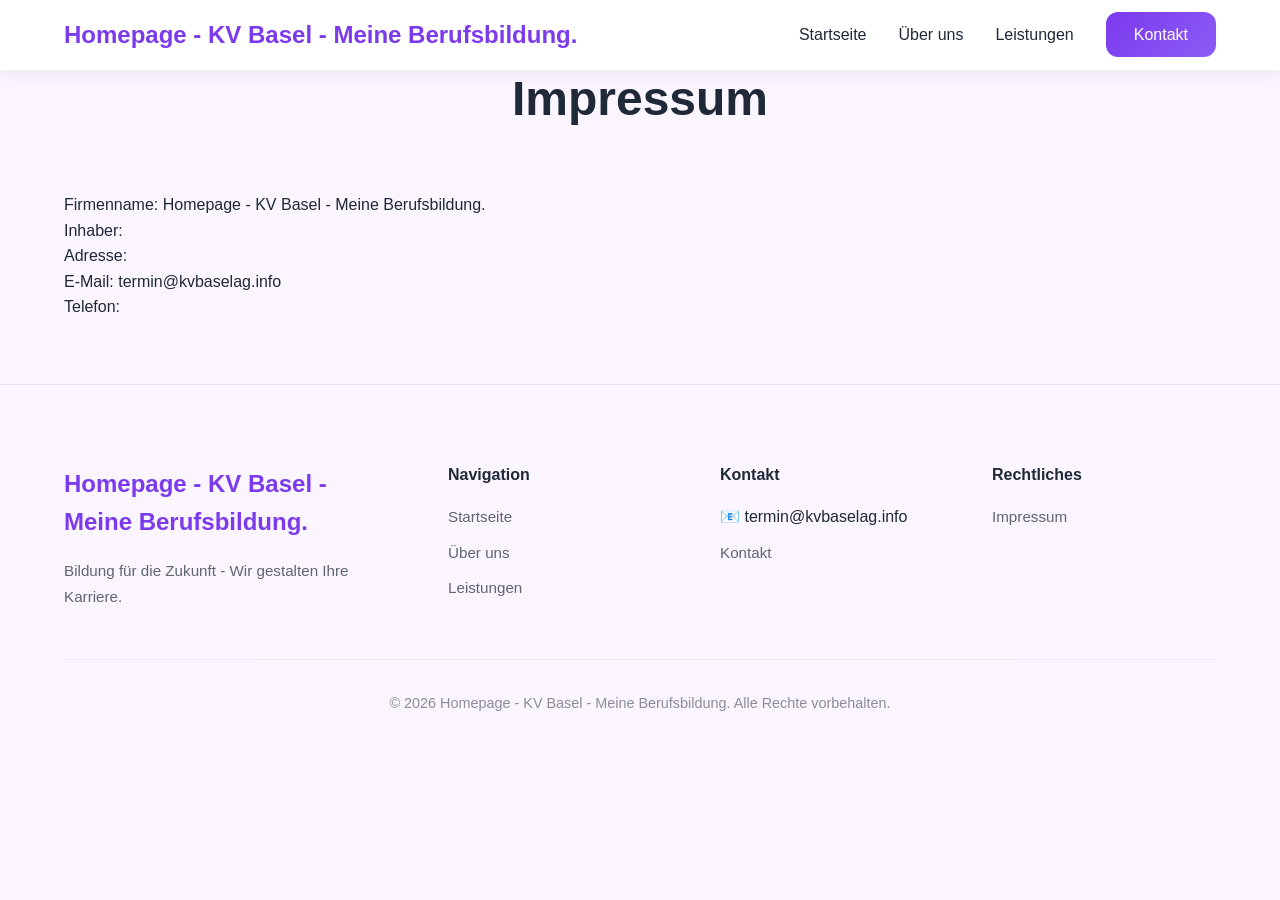
==== impressum.html @ e96b6023 "Deploy website" ====
<!DOCTYPE html>
<html lang="de">
<head>
  <meta charset="UTF-8">
  <meta name="viewport" content="width=device-width, initial-scale=1.0">
  <title>Homepage - KV Basel - Meine Berufsbildung. - Impressum</title>
  <style>
    :root {
      --primary: #7c3aed;
      --secondary: #8b5cf6;
      --accent: #fbbf24;
      --background: #faf5ff;
      --text: #1f2937;
      --text-light: #1f2937cc;
      --white: #ffffff;
      --font-heading: 'Playfair Display', sans-serif;
      --font-body: 'Inter', sans-serif;
      --radius: 12px;
      --shadow: 0 4px 20px rgba(0, 0, 0, 0.08);
      --shadow-lg: 0 10px 40px rgba(0, 0, 0, 0.12);
      --shadow-glow: 0 0 30px #7c3aed40;
      --transition: all 0.3s cubic-bezier(0.4, 0, 0.2, 1);
      --glass-bg: rgba(255, 255, 255, 0.1);
      --glass-border: rgba(255, 255, 255, 0.2);
      --hero-height: 85vh;
      --heading-size: clamp(2.5rem, 6vw, 5rem);
      --section-padding: 5rem;
    }

    @import url('https://fonts.googleapis.com/css2?family=Playfair+Display:wght@400;600;700;800;900&family=Inter:wght@300;400;500;600&display=swap');

    *, *::before, *::after {
      margin: 0;
      padding: 0;
      box-sizing: border-box;
    }

    html {
      scroll-behavior: smooth;
    }

    body {
      font-family: var(--font-body);
      color: var(--text);
      background: var(--background);
      line-height: 1.6;
      -webkit-font-smoothing: antialiased;
    }

    .container {
      max-width: 1200px;
      margin: 0 auto;
      padding: 0 1.5rem;
    }

    h1, h2, h3, h4, h5, h6 {
      font-family: var(--font-heading);
      font-weight: 700;
      line-height: 1.2;
      color: var(--text);
    }

    h1 { font-size: clamp(2.5rem, 6vw, 4rem); }
    h2 { font-size: clamp(2rem, 4vw, 3rem); margin-bottom: 1rem; }
    h3 { font-size: clamp(1.25rem, 2vw, 1.5rem); }

    a {
      color: inherit;
      text-decoration: none;
      transition: var(--transition);
    }

    img {
      max-width: 100%;
      height: auto;
      display: block;
    }

    .section {
      padding: 5rem 0;
    }

    .section-header {
      text-align: center;
      margin-bottom: 4rem;
    }

    .section-header h2 {
      margin-bottom: 1rem;
    }

    .section-header p {
      color: var(--text-light);
      max-width: 600px;
      margin: 0 auto;
      font-size: 1.125rem;
    }

    .navbar {
      position: sticky;
      top: 0;
      z-index: 1000;
      background: white;
      box-shadow: 0 2px 20px rgba(0,0,0,0.08);
      padding: 0;
    }
    .navbar .container {
      display: flex;
      justify-content: space-between;
      align-items: center;
      padding: 1rem 1.5rem;
    }
    .nav-brand {
      font-family: var(--font-heading);
      font-size: 1.5rem;
      font-weight: 700;
      color: var(--primary);
    }
    .nav-links {
      display: flex;
      gap: 2rem;
      list-style: none;
      align-items: center;
    }
    .nav-links a {
      color: var(--text);
      font-weight: 500;
      padding: 0.5rem 0;
    }
    .nav-links a:hover { color: var(--primary); }
    .nav-cta {
      background: linear-gradient(135deg, var(--primary), var(--secondary)) !important;
      color: white !important;
      padding: 0.875rem 1.75rem !important;
      border-radius: var(--radius) !important;
      font-weight: 600;
      box-shadow: 0 4px 15px rgba(var(--primary-rgb), 0.3);
    }
    .nav-cta:hover { transform: translateY(-2px); }
    @media (max-width: 768px) {
      .nav-links { display: none; }
    }

    .footer {
      background: var(--background);
      padding: 5rem 0 2rem;
      margin-top: 4rem;
      border-top: 1px solid rgba(0,0,0,0.08);
    }
    .footer-content {
      display: grid;
      grid-template-columns: 1.5fr repeat(3, 1fr);
      gap: 3rem;
      margin-bottom: 3rem;
    }
    .footer-brand {
      font-family: var(--font-heading);
      font-size: 1.5rem;
      font-weight: 700;
      color: var(--primary);
      margin-bottom: 1rem;
    }
    .footer-desc {
      color: var(--text);
      opacity: 0.7;
      line-height: 1.7;
      font-size: 0.95rem;
    }
    .footer h4 {
      font-weight: 600;
      margin-bottom: 1.25rem;
      color: var(--text);
    }
    .footer-links {
      list-style: none;
    }
    .footer-links li {
      margin-bottom: 0.625rem;
    }
    .footer-links a {
      color: var(--text);
      opacity: 0.7;
      font-size: 0.95rem;
    }
    .footer-links a:hover { opacity: 1; color: var(--primary); }
    .footer-bottom {
      border-top: 1px solid rgba(0,0,0,0.08);
      padding-top: 2rem;
      text-align: center;
      color: var(--text);
      opacity: 0.5;
      font-size: 0.9rem;
    }
    @media (max-width: 768px) {
      .footer-content { grid-template-columns: 1fr 1fr; }
    }
  </style>
</head>
<body>
  <!-- NAVIGATION -->
  <nav class="navbar">
    <div class="container">
      <a href="index.html" class="nav-brand">Homepage - KV Basel - Meine Berufsbildung.</a>
      <ul class="nav-links">
        <li><a href="index.html">Startseite</a></li>
        <li><a href="ueber-uns.html">Über uns</a></li>
        <li><a href="leistungen.html">Leistungen</a></li>
        <li><a href="kontakt.html" class="nav-cta">Kontakt</a></li>
      </ul>
    </div>
  </nav>

  <!-- MAIN CONTENT -->
  <section class="content-section">
    <div class="container">
      <div class="section-header">
        <h2>Impressum</h2>
      </div>
      <div class="text-block">
        <p>Firmenname: Homepage - KV Basel - Meine Berufsbildung.</p>
        <p>Inhaber: </p>
        <p>Adresse: </p>
        <p>E-Mail: termin@kvbaselag.info</p>
        <p>Telefon: </p>
      </div>
    </div>
  </section>

  <!-- FOOTER -->
  <footer class="footer">
    <div class="container">
      <div class="footer-content">
        <div>
          <div class="footer-brand">Homepage - KV Basel - Meine Berufsbildung.</div>
          <p class="footer-desc">Bildung für die Zukunft - Wir gestalten Ihre Karriere.</p>
        </div>
        <div>
          <h4>Navigation</h4>
          <ul class="footer-links">
            <li><a href="index.html">Startseite</a></li>
            <li><a href="ueber-uns.html">Über uns</a></li>
            <li><a href="leistungen.html">Leistungen</a></li>
          </ul>
        </div>
        <div>
          <h4>Kontakt</h4>
          <ul class="footer-links">
            <li>📧 termin@kvbaselag.info</li>
            <li><a href="kontakt.html">Kontakt</a></li>
          </ul>
        </div>
        <div>
          <h4>Rechtliches</h4>
          <ul class="footer-links">
            <li><a href="impressum.html">Impressum</a></li>
          </ul>
        </div>
      </div>
      <div class="footer-bottom">
        © 2026 Homepage - KV Basel - Meine Berufsbildung. Alle Rechte vorbehalten.
      </div>
    </div>
  </footer>
</body>
</html>
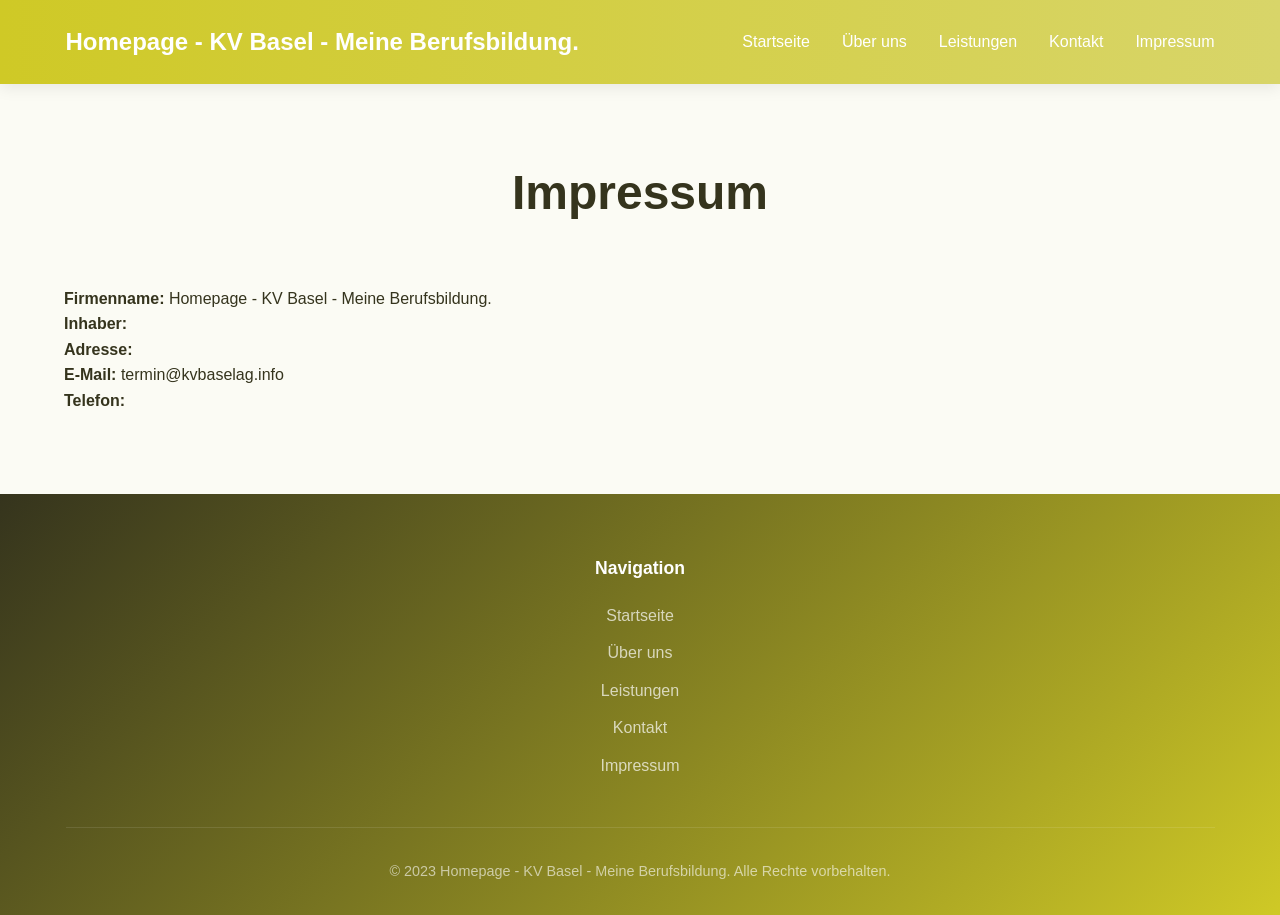
==== commit c9e8349c: "Deploy website" ====
--- a/impressum.html
+++ b/impressum.html
@@ -5,29 +5,31 @@
   <meta name="viewport" content="width=device-width, initial-scale=1.0">
   <title>Homepage - KV Basel - Meine Berufsbildung. - Impressum</title>
   <style>
+    /* HIER: Alle CSS Variables, Base Styles, Animations, Component Styles */
     :root {
-      --primary: #7c3aed;
-      --secondary: #8b5cf6;
-      --accent: #fbbf24;
-      --background: #faf5ff;
-      --text: #1f2937;
-      --text-light: #1f2937cc;
+      --primary: #cfc926;
+      --secondary: #d8d569;
+      --accent: #4666e7;
+      --background: #fbfbf4;
+      --text: #35341d;
+      --text-light: #35341dcc;
       --white: #ffffff;
-      --font-heading: 'Playfair Display', sans-serif;
-      --font-body: 'Inter', sans-serif;
-      --radius: 12px;
-      --shadow: 0 4px 20px rgba(0, 0, 0, 0.08);
-      --shadow-lg: 0 10px 40px rgba(0, 0, 0, 0.12);
-      --shadow-glow: 0 0 30px #7c3aed40;
+      --font-heading: 'Sora', sans-serif;
+      --font-body: 'Roboto', sans-serif;
+      --radius: 25px;
+      --section-padding: 85px;
+      --container-width: 1197px;
+      --nav-height: 84px;
+      --shadow: 0 4px 15px rgba(0, 0, 0, 0.08);
+      --shadow-lg: 0 10px calc(15px * 2) rgba(0, 0, 0, 0.12);
+      --shadow-glow: 0 0 30px #cfc92640;
       --transition: all 0.3s cubic-bezier(0.4, 0, 0.2, 1);
       --glass-bg: rgba(255, 255, 255, 0.1);
       --glass-border: rgba(255, 255, 255, 0.2);
-      --hero-height: 85vh;
-      --heading-size: clamp(2.5rem, 6vw, 5rem);
-      --section-padding: 5rem;
-    }
-
-    @import url('https://fonts.googleapis.com/css2?family=Playfair+Display:wght@400;600;700;800;900&family=Inter:wght@300;400;500;600&display=swap');
+      --btn-padding: 16px 38px;
+    }
+
+    @import url('https://fonts.googleapis.com/css2?family=Sora:wght@400;600;700;800;900&family=Roboto:wght@300;400;500;600&display=swap');
 
     *, *::before, *::after {
       margin: 0;
@@ -96,168 +98,151 @@
       font-size: 1.125rem;
     }
 
-    .navbar {
-      position: sticky;
-      top: 0;
-      z-index: 1000;
-      background: white;
-      box-shadow: 0 2px 20px rgba(0,0,0,0.08);
-      padding: 0;
-    }
-    .navbar .container {
+    /* Responsive */
+    @media (max-width: 768px) {
+      .section { padding: 3rem 0; }
+    }
+
+    .nav {
+      position: sticky; top: 0; z-index: 1000;
+      background: linear-gradient(90deg, var(--primary), var(--secondary));
+      box-shadow: var(--shadow);
+      
+      height: var(--nav-height);
       display: flex;
+      align-items: center;
+      transition: var(--transition);
+    }
+    .nav-container {
+      max-width: var(--container-width);
+      margin: 0 auto;
+      padding: 0 1.5rem;
+      width: 100%;
+      display: flex;
+      align-items: center;
       justify-content: space-between;
-      align-items: center;
-      padding: 1rem 1.5rem;
-    }
-    .nav-brand {
+    }
+    .nav-logo {
       font-family: var(--font-heading);
       font-size: 1.5rem;
       font-weight: 700;
-      color: var(--primary);
+      color: white;
     }
     .nav-links {
       display: flex;
       gap: 2rem;
       list-style: none;
-      align-items: center;
     }
     .nav-links a {
-      color: var(--text);
+      color: white;
       font-weight: 500;
       padding: 0.5rem 0;
+      position: relative;
     }
     .nav-links a:hover { color: var(--primary); }
     .nav-cta {
-      background: linear-gradient(135deg, var(--primary), var(--secondary)) !important;
-      color: white !important;
-      padding: 0.875rem 1.75rem !important;
-      border-radius: var(--radius) !important;
+      background: white;
+      color: var(--primary);
+      padding: var(--btn-padding);
+      border-radius: var(--radius);
       font-weight: 600;
-      box-shadow: 0 4px 15px rgba(var(--primary-rgb), 0.3);
-    }
-    .nav-cta:hover { transform: translateY(-2px); }
+    }
     @media (max-width: 768px) {
       .nav-links { display: none; }
     }
 
     .footer {
-      background: var(--background);
-      padding: 5rem 0 2rem;
-      margin-top: 4rem;
-      border-top: 1px solid rgba(0,0,0,0.08);
-    }
-    .footer-content {
-      display: grid;
-      grid-template-columns: 1.5fr repeat(3, 1fr);
-      gap: 3rem;
-      margin-bottom: 3rem;
-    }
-    .footer-brand {
-      font-family: var(--font-heading);
-      font-size: 1.5rem;
-      font-weight: 700;
-      color: var(--primary);
-      margin-bottom: 1rem;
-    }
-    .footer-desc {
-      color: var(--text);
-      opacity: 0.7;
-      line-height: 1.7;
-      font-size: 0.95rem;
-    }
-    .footer h4 {
-      font-weight: 600;
-      margin-bottom: 1.25rem;
-      color: var(--text);
-    }
-    .footer-links {
+      background: linear-gradient(135deg, var(--text) 0%, var(--primary) 100%); color: white;
+      padding: 4rem 0 2rem;
+    }
+    .footer-container {
+      max-width: var(--container-width);
+      margin: 0 auto;
+      padding: 0 1.5rem;
+      text-align: center;
+    }
+    .footer-col h4 {
+      margin-bottom: 1.5rem;
+      font-size: 1.1rem;
+      color: white;
+    }
+    .footer-col ul {
       list-style: none;
     }
-    .footer-links li {
-      margin-bottom: 0.625rem;
-    }
-    .footer-links a {
-      color: var(--text);
-      opacity: 0.7;
-      font-size: 0.95rem;
-    }
-    .footer-links a:hover { opacity: 1; color: var(--primary); }
+    .footer-col li {
+      margin-bottom: 0.75rem;
+    }
+    .footer-col a {
+      color: rgba(255,255,255,0.7);
+      transition: var(--transition);
+    }
+    .footer-col a:hover {
+      color: white;
+    }
     .footer-bottom {
-      border-top: 1px solid rgba(0,0,0,0.08);
+      margin-top: 3rem;
       padding-top: 2rem;
+      border-top: 1px solid rgba(255,255,255,0.1);
       text-align: center;
-      color: var(--text);
-      opacity: 0.5;
       font-size: 0.9rem;
+      color: rgba(255,255,255,0.6);
     }
     @media (max-width: 768px) {
-      .footer-content { grid-template-columns: 1fr 1fr; }
+      .footer-container { grid-template-columns: 1fr 1fr; }
+    }
+    @media (max-width: 480px) {
+      .footer-container { grid-template-columns: 1fr; text-align: center; }
     }
   </style>
 </head>
 <body>
-  <!-- NAVIGATION -->
-  <nav class="navbar">
-    <div class="container">
-      <a href="index.html" class="nav-brand">Homepage - KV Basel - Meine Berufsbildung.</a>
+  <!-- NAVIGATION (PFLICHT - von unten kopieren) -->
+  <nav class="nav">
+    <div class="nav-container">
+      <div class="nav-logo">
+        Homepage - KV Basel - Meine Berufsbildung.
+      </div>
       <ul class="nav-links">
         <li><a href="index.html">Startseite</a></li>
         <li><a href="ueber-uns.html">Über uns</a></li>
         <li><a href="leistungen.html">Leistungen</a></li>
-        <li><a href="kontakt.html" class="nav-cta">Kontakt</a></li>
+        <li><a href="kontakt.html">Kontakt</a></li>
+        <li><a href="impressum.html">Impressum</a></li>
       </ul>
     </div>
   </nav>
-
+  
   <!-- MAIN CONTENT -->
-  <section class="content-section">
+  <section class="section">
     <div class="container">
       <div class="section-header">
         <h2>Impressum</h2>
       </div>
       <div class="text-block">
-        <p>Firmenname: Homepage - KV Basel - Meine Berufsbildung.</p>
-        <p>Inhaber: </p>
-        <p>Adresse: </p>
-        <p>E-Mail: termin@kvbaselag.info</p>
-        <p>Telefon: </p>
+        <p><strong>Firmenname:</strong> Homepage - KV Basel - Meine Berufsbildung.</p>
+        <p><strong>Inhaber:</strong> </p>
+        <p><strong>Adresse:</strong> </p>
+        <p><strong>E-Mail:</strong> <a href="mailto:termin@kvbaselag.info">termin@kvbaselag.info</a></p>
+        <p><strong>Telefon:</strong> </p>
       </div>
     </div>
   </section>
-
-  <!-- FOOTER -->
+  
+  <!-- FOOTER (PFLICHT - von unten kopieren) -->
   <footer class="footer">
-    <div class="container">
-      <div class="footer-content">
-        <div>
-          <div class="footer-brand">Homepage - KV Basel - Meine Berufsbildung.</div>
-          <p class="footer-desc">Bildung für die Zukunft - Wir gestalten Ihre Karriere.</p>
-        </div>
-        <div>
-          <h4>Navigation</h4>
-          <ul class="footer-links">
-            <li><a href="index.html">Startseite</a></li>
-            <li><a href="ueber-uns.html">Über uns</a></li>
-            <li><a href="leistungen.html">Leistungen</a></li>
-          </ul>
-        </div>
-        <div>
-          <h4>Kontakt</h4>
-          <ul class="footer-links">
-            <li>📧 termin@kvbaselag.info</li>
-            <li><a href="kontakt.html">Kontakt</a></li>
-          </ul>
-        </div>
-        <div>
-          <h4>Rechtliches</h4>
-          <ul class="footer-links">
-            <li><a href="impressum.html">Impressum</a></li>
-          </ul>
-        </div>
+    <div class="footer-container">
+      <div class="footer-col">
+        <h4>Navigation</h4>
+        <ul>
+          <li><a href="index.html">Startseite</a></li>
+          <li><a href="ueber-uns.html">Über uns</a></li>
+          <li><a href="leistungen.html">Leistungen</a></li>
+          <li><a href="kontakt.html">Kontakt</a></li>
+          <li><a href="impressum.html">Impressum</a></li>
+        </ul>
       </div>
       <div class="footer-bottom">
-        © 2026 Homepage - KV Basel - Meine Berufsbildung. Alle Rechte vorbehalten.
+        &copy; 2023 Homepage - KV Basel - Meine Berufsbildung. Alle Rechte vorbehalten.
       </div>
     </div>
   </footer>
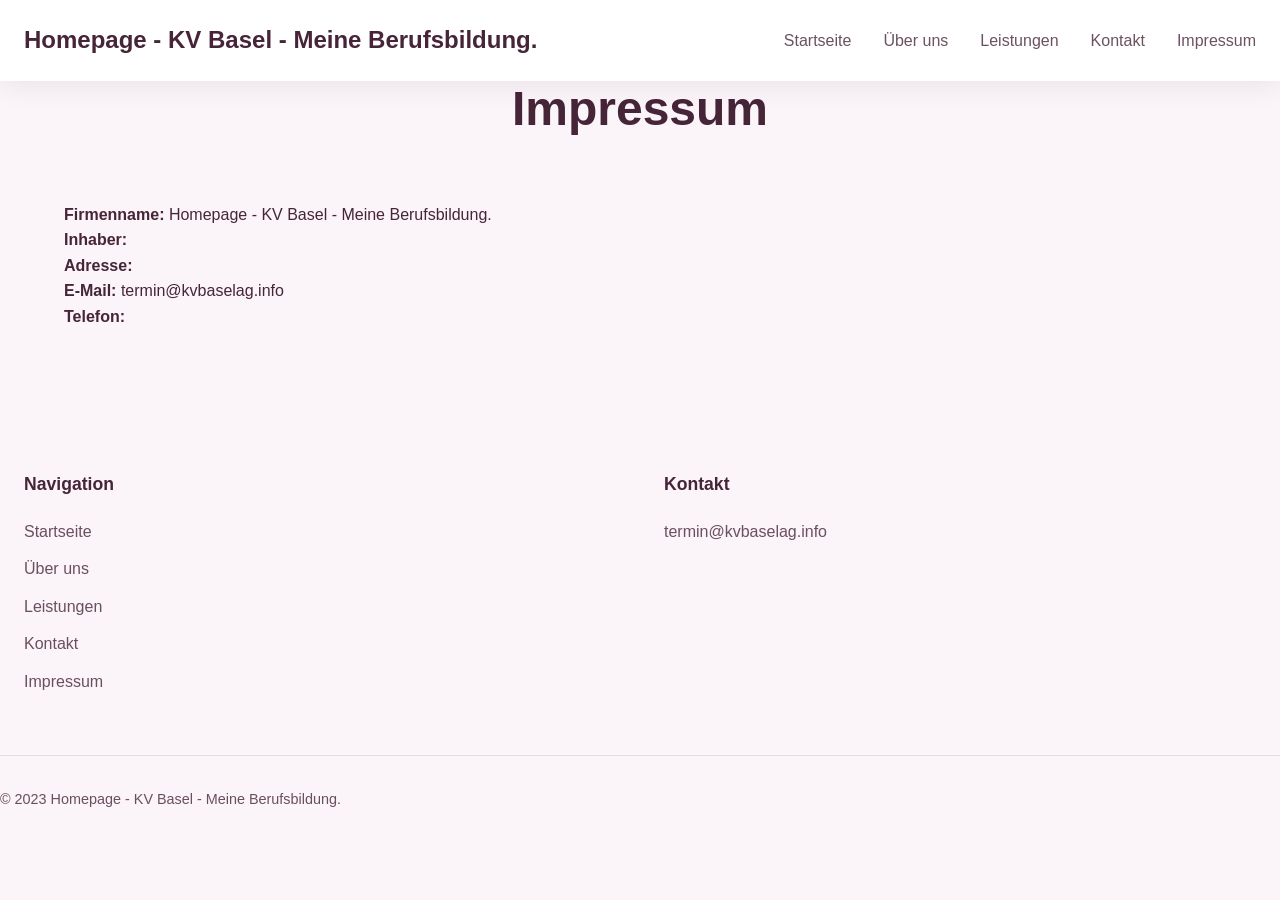
==== commit af0ce844: "Deploy website" ====
--- a/impressum.html
+++ b/impressum.html
@@ -5,31 +5,30 @@
   <meta name="viewport" content="width=device-width, initial-scale=1.0">
   <title>Homepage - KV Basel - Meine Berufsbildung. - Impressum</title>
   <style>
-    /* HIER: Alle CSS Variables, Base Styles, Animations, Component Styles */
     :root {
-      --primary: #cfc926;
-      --secondary: #d8d569;
-      --accent: #4666e7;
-      --background: #fbfbf4;
-      --text: #35341d;
-      --text-light: #35341dcc;
+      --primary: #b0277b;
+      --secondary: #cd569f;
+      --accent: #54d96c;
+      --background: #fbf4f8;
+      --text: #462539;
+      --text-light: #462539cc;
       --white: #ffffff;
-      --font-heading: 'Sora', sans-serif;
-      --font-body: 'Roboto', sans-serif;
-      --radius: 25px;
-      --section-padding: 85px;
-      --container-width: 1197px;
-      --nav-height: 84px;
-      --shadow: 0 4px 15px rgba(0, 0, 0, 0.08);
-      --shadow-lg: 0 10px calc(15px * 2) rgba(0, 0, 0, 0.12);
-      --shadow-glow: 0 0 30px #cfc92640;
+      --font-heading: 'Roboto Slab', sans-serif;
+      --font-body: 'Urbanist', sans-serif;
+      --radius: 13px;
+      --section-padding: 80px;
+      --container-width: 1327px;
+      --nav-height: 81px;
+      --shadow: 0 4px 30px rgba(0, 0, 0, 0.08);
+      --shadow-lg: 0 10px calc(30px * 2) rgba(0, 0, 0, 0.12);
+      --shadow-glow: 0 0 30px #b0277b40;
       --transition: all 0.3s cubic-bezier(0.4, 0, 0.2, 1);
       --glass-bg: rgba(255, 255, 255, 0.1);
       --glass-border: rgba(255, 255, 255, 0.2);
-      --btn-padding: 16px 38px;
-    }
-
-    @import url('https://fonts.googleapis.com/css2?family=Sora:wght@400;600;700;800;900&family=Roboto:wght@300;400;500;600&display=swap');
+      --btn-padding: 16px 30px;
+    }
+
+    @import url('https://fonts.googleapis.com/css2?family=Roboto+Slab:wght@400;600;700;800;900&family=Urbanist:wght@300;400;500;600&display=swap');
 
     *, *::before, *::after {
       margin: 0;
@@ -78,36 +77,10 @@
       display: block;
     }
 
-    .section {
-      padding: 5rem 0;
-    }
-
-    .section-header {
-      text-align: center;
-      margin-bottom: 4rem;
-    }
-
-    .section-header h2 {
-      margin-bottom: 1rem;
-    }
-
-    .section-header p {
-      color: var(--text-light);
-      max-width: 600px;
-      margin: 0 auto;
-      font-size: 1.125rem;
-    }
-
-    /* Responsive */
-    @media (max-width: 768px) {
-      .section { padding: 3rem 0; }
-    }
-
     .nav {
-      position: sticky; top: 0; z-index: 1000;
-      background: linear-gradient(90deg, var(--primary), var(--secondary));
+      position: fixed; top: 0; left: 0; right: 0; z-index: 1000;
+      background: white;
       box-shadow: var(--shadow);
-      
       height: var(--nav-height);
       display: flex;
       align-items: center;
@@ -126,7 +99,7 @@
       font-family: var(--font-heading);
       font-size: 1.5rem;
       font-weight: 700;
-      color: white;
+      color: var(--text);
     }
     .nav-links {
       display: flex;
@@ -134,15 +107,15 @@
       list-style: none;
     }
     .nav-links a {
-      color: white;
+      color: var(--text-light);
       font-weight: 500;
       padding: 0.5rem 0;
       position: relative;
     }
     .nav-links a:hover { color: var(--primary); }
     .nav-cta {
-      background: white;
-      color: var(--primary);
+      background: var(--primary);
+      color: white;
       padding: var(--btn-padding);
       border-radius: var(--radius);
       font-weight: 600;
@@ -152,19 +125,19 @@
     }
 
     .footer {
-      background: linear-gradient(135deg, var(--text) 0%, var(--primary) 100%); color: white;
+      background: var(--background); color: var(--text);
       padding: 4rem 0 2rem;
     }
     .footer-container {
       max-width: var(--container-width);
       margin: 0 auto;
       padding: 0 1.5rem;
-      text-align: center;
+      display: grid; grid-template-columns: repeat(2, 1fr); gap: 3rem;
     }
     .footer-col h4 {
       margin-bottom: 1.5rem;
       font-size: 1.1rem;
-      color: white;
+      color: var(--text);
     }
     .footer-col ul {
       list-style: none;
@@ -173,25 +146,41 @@
       margin-bottom: 0.75rem;
     }
     .footer-col a {
-      color: rgba(255,255,255,0.7);
+      color: var(--text-light);
       transition: var(--transition);
     }
     .footer-col a:hover {
-      color: white;
+      color: var(--primary);
     }
     .footer-bottom {
       margin-top: 3rem;
       padding-top: 2rem;
-      border-top: 1px solid rgba(255,255,255,0.1);
-      text-align: center;
+      border-top: 1px solid rgba(0,0,0,0.1);
+      display: flex; justify-content: space-between; align-items: center;
       font-size: 0.9rem;
-      color: rgba(255,255,255,0.6);
+      color: var(--text-light);
     }
     @media (max-width: 768px) {
       .footer-container { grid-template-columns: 1fr 1fr; }
     }
     @media (max-width: 480px) {
       .footer-container { grid-template-columns: 1fr; text-align: center; }
+    }
+
+    .content-section {
+      padding: 5rem 0;
+    }
+    .section-header {
+      text-align: center;
+      margin-bottom: 4rem;
+    }
+    .section-header h2 {
+      margin-bottom: 1rem;
+    }
+    .section-header p {
+      color: var(--text-light);
+      max-width: 600px;
+      margin: 0 auto;
     }
   </style>
 </head>
@@ -199,9 +188,7 @@
   <!-- NAVIGATION (PFLICHT - von unten kopieren) -->
   <nav class="nav">
     <div class="nav-container">
-      <div class="nav-logo">
-        Homepage - KV Basel - Meine Berufsbildung.
-      </div>
+      <div class="nav-logo">Homepage - KV Basel - Meine Berufsbildung.</div>
       <ul class="nav-links">
         <li><a href="index.html">Startseite</a></li>
         <li><a href="ueber-uns.html">Über uns</a></li>
@@ -211,23 +198,23 @@
       </ul>
     </div>
   </nav>
-  
+
   <!-- MAIN CONTENT -->
-  <section class="section">
+  <section class="content-section">
     <div class="container">
       <div class="section-header">
         <h2>Impressum</h2>
       </div>
       <div class="text-block">
         <p><strong>Firmenname:</strong> Homepage - KV Basel - Meine Berufsbildung.</p>
-        <p><strong>Inhaber:</strong> </p>
-        <p><strong>Adresse:</strong> </p>
-        <p><strong>E-Mail:</strong> <a href="mailto:termin@kvbaselag.info">termin@kvbaselag.info</a></p>
-        <p><strong>Telefon:</strong> </p>
+        <p><strong>Inhaber:</strong></p>
+        <p><strong>Adresse:</strong></p>
+        <p><strong>E-Mail:</strong> termin@kvbaselag.info</p>
+        <p><strong>Telefon:</strong></p>
       </div>
     </div>
   </section>
-  
+
   <!-- FOOTER (PFLICHT - von unten kopieren) -->
   <footer class="footer">
     <div class="footer-container">
@@ -241,9 +228,15 @@
           <li><a href="impressum.html">Impressum</a></li>
         </ul>
       </div>
-      <div class="footer-bottom">
-        &copy; 2023 Homepage - KV Basel - Meine Berufsbildung. Alle Rechte vorbehalten.
-      </div>
+      <div class="footer-col">
+        <h4>Kontakt</h4>
+        <ul>
+          <li><a href="mailto:termin@kvbaselag.info">termin@kvbaselag.info</a></li>
+        </ul>
+      </div>
+    </div>
+    <div class="footer-bottom">
+      <p>&copy; 2023 Homepage - KV Basel - Meine Berufsbildung.</p>
     </div>
   </footer>
 </body>
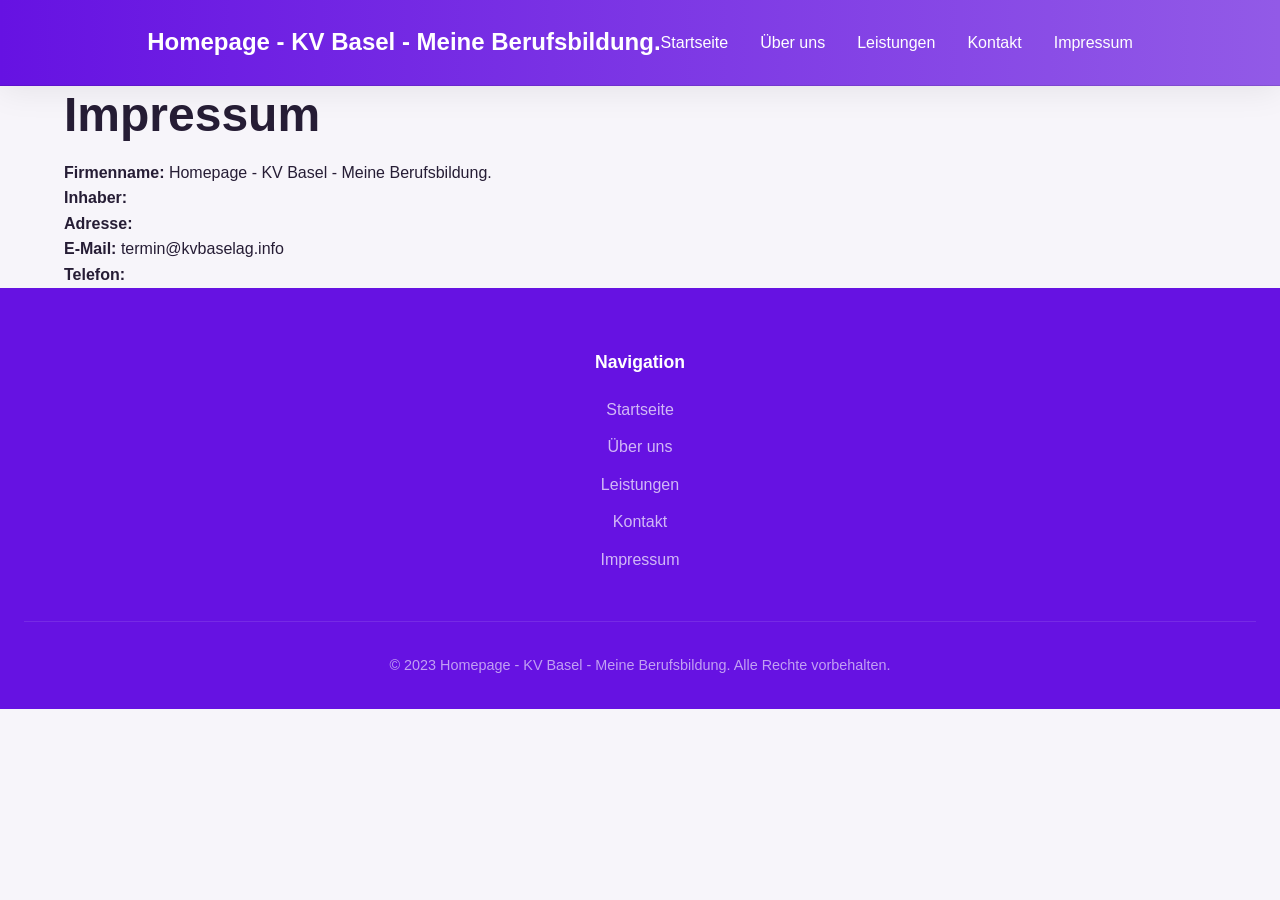
==== commit 4135e92e: "Deploy website" ====
--- a/impressum.html
+++ b/impressum.html
@@ -6,29 +6,29 @@
   <title>Homepage - KV Basel - Meine Berufsbildung. - Impressum</title>
   <style>
     :root {
-      --primary: #b0277b;
-      --secondary: #cd569f;
-      --accent: #54d96c;
-      --background: #fbf4f8;
-      --text: #462539;
-      --text-light: #462539cc;
+      --primary: #6612e2;
+      --secondary: #925ae7;
+      --accent: #abe91c;
+      --background: #f7f5fa;
+      --text: #261d35;
+      --text-light: #261d35cc;
       --white: #ffffff;
-      --font-heading: 'Roboto Slab', sans-serif;
-      --font-body: 'Urbanist', sans-serif;
-      --radius: 13px;
-      --section-padding: 80px;
-      --container-width: 1327px;
-      --nav-height: 81px;
-      --shadow: 0 4px 30px rgba(0, 0, 0, 0.08);
-      --shadow-lg: 0 10px calc(30px * 2) rgba(0, 0, 0, 0.12);
-      --shadow-glow: 0 0 30px #b0277b40;
+      --font-heading: 'Montserrat', sans-serif;
+      --font-body: 'Nunito', sans-serif;
+      --radius: 9px;
+      --section-padding: 97px;
+      --container-width: 1314px;
+      --nav-height: 86px;
+      --shadow: 0 4px 34px rgba(0, 0, 0, 0.08);
+      --shadow-lg: 0 10px calc(34px * 2) rgba(0, 0, 0, 0.12);
+      --shadow-glow: 0 0 30px #6612e240;
       --transition: all 0.3s cubic-bezier(0.4, 0, 0.2, 1);
       --glass-bg: rgba(255, 255, 255, 0.1);
       --glass-border: rgba(255, 255, 255, 0.2);
-      --btn-padding: 16px 30px;
-    }
-
-    @import url('https://fonts.googleapis.com/css2?family=Roboto+Slab:wght@400;600;700;800;900&family=Urbanist:wght@300;400;500;600&display=swap');
+      --btn-padding: 14px 38px;
+    }
+
+    @import url('https://fonts.googleapis.com/css2?family=Montserrat:wght@400;600;700;800;900&family=Nunito:wght@300;400;500;600&display=swap');
 
     *, *::before, *::after {
       margin: 0;
@@ -71,16 +71,11 @@
       transition: var(--transition);
     }
 
-    img {
-      max-width: 100%;
-      height: auto;
-      display: block;
-    }
-
     .nav {
-      position: fixed; top: 0; left: 0; right: 0; z-index: 1000;
-      background: white;
+      position: relative;
+      background: linear-gradient(90deg, var(--primary), var(--secondary));
       box-shadow: var(--shadow);
+      border-bottom: 1px solid rgba(0,0,0,0.1);
       height: var(--nav-height);
       display: flex;
       align-items: center;
@@ -93,13 +88,13 @@
       width: 100%;
       display: flex;
       align-items: center;
-      justify-content: space-between;
+      justify-content: center;
     }
     .nav-logo {
       font-family: var(--font-heading);
       font-size: 1.5rem;
       font-weight: 700;
-      color: var(--text);
+      color: white;
     }
     .nav-links {
       display: flex;
@@ -107,15 +102,15 @@
       list-style: none;
     }
     .nav-links a {
-      color: var(--text-light);
+      color: white;
       font-weight: 500;
       padding: 0.5rem 0;
       position: relative;
     }
     .nav-links a:hover { color: var(--primary); }
     .nav-cta {
-      background: var(--primary);
-      color: white;
+      background: white;
+      color: var(--primary);
       padding: var(--btn-padding);
       border-radius: var(--radius);
       font-weight: 600;
@@ -125,19 +120,19 @@
     }
 
     .footer {
-      background: var(--background); color: var(--text);
+      background: var(--primary); color: white;
       padding: 4rem 0 2rem;
     }
     .footer-container {
       max-width: var(--container-width);
       margin: 0 auto;
       padding: 0 1.5rem;
-      display: grid; grid-template-columns: repeat(2, 1fr); gap: 3rem;
+      text-align: center;
     }
     .footer-col h4 {
       margin-bottom: 1.5rem;
       font-size: 1.1rem;
-      color: var(--text);
+      color: white;
     }
     .footer-col ul {
       list-style: none;
@@ -146,41 +141,25 @@
       margin-bottom: 0.75rem;
     }
     .footer-col a {
-      color: var(--text-light);
+      color: rgba(255,255,255,0.7);
       transition: var(--transition);
     }
     .footer-col a:hover {
-      color: var(--primary);
+      color: white;
     }
     .footer-bottom {
       margin-top: 3rem;
       padding-top: 2rem;
-      border-top: 1px solid rgba(0,0,0,0.1);
-      display: flex; justify-content: space-between; align-items: center;
+      border-top: 1px solid rgba(255,255,255,0.1);
+      text-align: center;
       font-size: 0.9rem;
-      color: var(--text-light);
+      color: rgba(255,255,255,0.6);
     }
     @media (max-width: 768px) {
       .footer-container { grid-template-columns: 1fr 1fr; }
     }
     @media (max-width: 480px) {
       .footer-container { grid-template-columns: 1fr; text-align: center; }
-    }
-
-    .content-section {
-      padding: 5rem 0;
-    }
-    .section-header {
-      text-align: center;
-      margin-bottom: 4rem;
-    }
-    .section-header h2 {
-      margin-bottom: 1rem;
-    }
-    .section-header p {
-      color: var(--text-light);
-      max-width: 600px;
-      margin: 0 auto;
     }
   </style>
 </head>
@@ -209,7 +188,7 @@
         <p><strong>Firmenname:</strong> Homepage - KV Basel - Meine Berufsbildung.</p>
         <p><strong>Inhaber:</strong></p>
         <p><strong>Adresse:</strong></p>
-        <p><strong>E-Mail:</strong> termin@kvbaselag.info</p>
+        <p><strong>E-Mail:</strong> <a href="mailto:termin@kvbaselag.info">termin@kvbaselag.info</a></p>
         <p><strong>Telefon:</strong></p>
       </div>
     </div>
@@ -228,15 +207,9 @@
           <li><a href="impressum.html">Impressum</a></li>
         </ul>
       </div>
-      <div class="footer-col">
-        <h4>Kontakt</h4>
-        <ul>
-          <li><a href="mailto:termin@kvbaselag.info">termin@kvbaselag.info</a></li>
-        </ul>
-      </div>
-    </div>
-    <div class="footer-bottom">
-      <p>&copy; 2023 Homepage - KV Basel - Meine Berufsbildung.</p>
+      <div class="footer-bottom">
+        <p>&copy; 2023 Homepage - KV Basel - Meine Berufsbildung. Alle Rechte vorbehalten.</p>
+      </div>
     </div>
   </footer>
 </body>
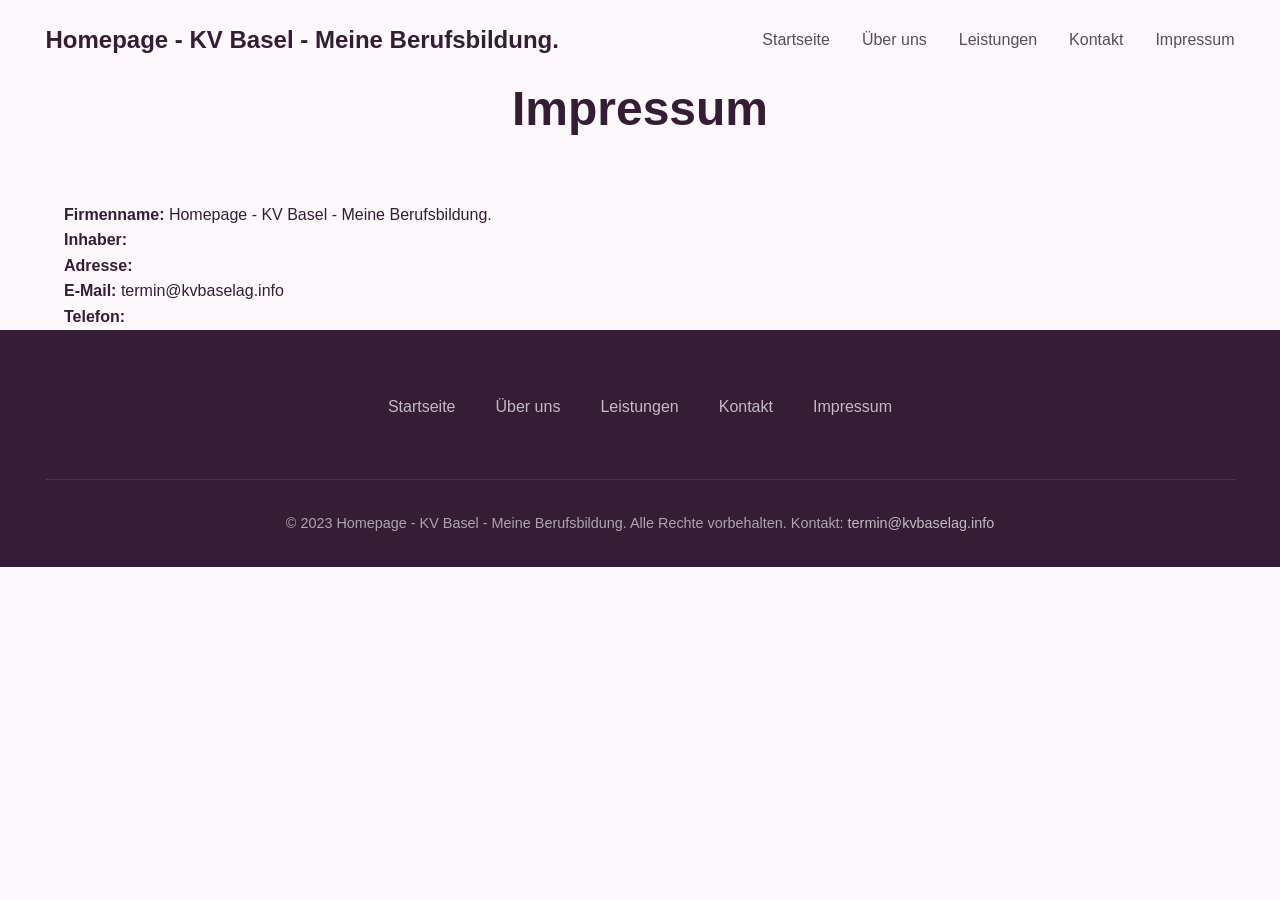
==== commit 4f6c6445: "Deploy website" ====
--- a/impressum.html
+++ b/impressum.html
@@ -6,40 +6,40 @@
   <title>Homepage - KV Basel - Meine Berufsbildung. - Impressum</title>
   <style>
     :root {
-      --primary: #6612e2;
-      --secondary: #925ae7;
-      --accent: #abe91c;
-      --background: #f7f5fa;
-      --text: #261d35;
-      --text-light: #261d35cc;
+      --primary: #d928dc;
+      --secondary: #dc73de;
+      --accent: #b1bb2a;
+      --background: #fcf8fc;
+      --text: #351d35;
+      --text-light: #351d35cc;
       --white: #ffffff;
-      --font-heading: 'Montserrat', sans-serif;
-      --font-body: 'Nunito', sans-serif;
-      --radius: 9px;
-      --section-padding: 97px;
-      --container-width: 1314px;
-      --nav-height: 86px;
-      --shadow: 0 4px 34px rgba(0, 0, 0, 0.08);
-      --shadow-lg: 0 10px calc(34px * 2) rgba(0, 0, 0, 0.12);
-      --shadow-glow: 0 0 30px #6612e240;
+      --font-heading: 'Playfair Display', sans-serif;
+      --font-body: 'Rubik', sans-serif;
+      --radius: 12px;
+      --section-padding: 113px;
+      --container-width: 1237px;
+      --nav-height: 80px;
+      --shadow: 0 4px 29px rgba(0, 0, 0, 0.08);
+      --shadow-lg: 0 10px calc(29px * 2) rgba(0, 0, 0, 0.12);
+      --shadow-glow: 0 0 30px #d928dc40;
       --transition: all 0.3s cubic-bezier(0.4, 0, 0.2, 1);
       --glass-bg: rgba(255, 255, 255, 0.1);
       --glass-border: rgba(255, 255, 255, 0.2);
-      --btn-padding: 14px 38px;
-    }
-
-    @import url('https://fonts.googleapis.com/css2?family=Montserrat:wght@400;600;700;800;900&family=Nunito:wght@300;400;500;600&display=swap');
-
+      --btn-padding: 17px 28px;
+    }
+    
+    @import url('https://fonts.googleapis.com/css2?family=Playfair+Display:wght@400;600;700;800;900&family=Rubik:wght@300;400;500;600&display=swap');
+    
     *, *::before, *::after {
       margin: 0;
       padding: 0;
       box-sizing: border-box;
     }
-
+    
     html {
       scroll-behavior: smooth;
     }
-
+    
     body {
       font-family: var(--font-body);
       color: var(--text);
@@ -47,35 +47,81 @@
       line-height: 1.6;
       -webkit-font-smoothing: antialiased;
     }
-
+    
     .container {
       max-width: 1200px;
       margin: 0 auto;
       padding: 0 1.5rem;
     }
-
+    
     h1, h2, h3, h4, h5, h6 {
       font-family: var(--font-heading);
       font-weight: 700;
       line-height: 1.2;
       color: var(--text);
     }
-
+    
     h1 { font-size: clamp(2.5rem, 6vw, 4rem); }
     h2 { font-size: clamp(2rem, 4vw, 3rem); margin-bottom: 1rem; }
     h3 { font-size: clamp(1.25rem, 2vw, 1.5rem); }
-
+    
     a {
       color: inherit;
       text-decoration: none;
       transition: var(--transition);
     }
+    
+    img {
+      max-width: 100%;
+      height: auto;
+      display: block;
+    }
+    
+    .section {
+      padding: 5rem 0;
+    }
+    
+    .section-header {
+      text-align: center;
+      margin-bottom: 4rem;
+    }
+    
+    .section-header h2 {
+      margin-bottom: 1rem;
+    }
+    
+    .section-header p {
+      color: var(--text-light);
+      max-width: 600px;
+      margin: 0 auto;
+      font-size: 1.125rem;
+    }
+    
+    /* Footer Navigation - immer horizontal */
+    .footer-nav {
+      display: flex;
+      flex-wrap: wrap;
+      gap: 1.5rem 2.5rem;
+      justify-content: center;
+      list-style: none;
+      padding: 0;
+      margin: 0;
+    }
+    .footer-nav li {
+      margin: 0;
+    }
+    .footer-nav a {
+      color: rgba(255,255,255,0.8);
+      text-decoration: none;
+      transition: var(--transition);
+    }
+    .footer-nav a:hover {
+      color: white;
+    }
 
     .nav {
       position: relative;
-      background: linear-gradient(90deg, var(--primary), var(--secondary));
-      box-shadow: var(--shadow);
-      border-bottom: 1px solid rgba(0,0,0,0.1);
+      background: transparent;
       height: var(--nav-height);
       display: flex;
       align-items: center;
@@ -88,13 +134,13 @@
       width: 100%;
       display: flex;
       align-items: center;
-      justify-content: center;
+      justify-content: space-between;
     }
     .nav-logo {
       font-family: var(--font-heading);
       font-size: 1.5rem;
       font-weight: 700;
-      color: white;
+      color: var(--text);
     }
     .nav-links {
       display: flex;
@@ -102,15 +148,15 @@
       list-style: none;
     }
     .nav-links a {
-      color: white;
+      color: var(--text-light);
       font-weight: 500;
       padding: 0.5rem 0;
       position: relative;
     }
     .nav-links a:hover { color: var(--primary); }
     .nav-cta {
-      background: white;
-      color: var(--primary);
+      background: var(--primary);
+      color: white;
       padding: var(--btn-padding);
       border-radius: var(--radius);
       font-weight: 600;
@@ -120,7 +166,8 @@
     }
 
     .footer {
-      background: var(--primary); color: white;
+      background: var(--text);
+      color: white;
       padding: 4rem 0 2rem;
     }
     .footer-container {
@@ -145,6 +192,23 @@
       transition: var(--transition);
     }
     .footer-col a:hover {
+      color: white;
+    }
+    /* Footer Links auch ohne .footer-col */
+    .footer ul {
+      list-style: none;
+      padding: 0;
+      margin: 0;
+    }
+    .footer li {
+      margin-bottom: 0.75rem;
+    }
+    .footer a {
+      color: rgba(255,255,255,0.7);
+      text-decoration: none;
+      transition: var(--transition);
+    }
+    .footer a:hover {
       color: white;
     }
     .footer-bottom {
@@ -167,7 +231,7 @@
   <!-- NAVIGATION (PFLICHT - von unten kopieren) -->
   <nav class="nav">
     <div class="nav-container">
-      <div class="nav-logo">Homepage - KV Basel - Meine Berufsbildung.</div>
+      <span class="nav-logo">Homepage - KV Basel - Meine Berufsbildung.</span>
       <ul class="nav-links">
         <li><a href="index.html">Startseite</a></li>
         <li><a href="ueber-uns.html">Über uns</a></li>
@@ -177,7 +241,7 @@
       </ul>
     </div>
   </nav>
-
+  
   <!-- MAIN CONTENT -->
   <section class="content-section">
     <div class="container">
@@ -188,28 +252,23 @@
         <p><strong>Firmenname:</strong> Homepage - KV Basel - Meine Berufsbildung.</p>
         <p><strong>Inhaber:</strong></p>
         <p><strong>Adresse:</strong></p>
-        <p><strong>E-Mail:</strong> <a href="mailto:termin@kvbaselag.info">termin@kvbaselag.info</a></p>
+        <p><strong>E-Mail:</strong> termin@kvbaselag.info</p>
         <p><strong>Telefon:</strong></p>
       </div>
     </div>
   </section>
-
+  
   <!-- FOOTER (PFLICHT - von unten kopieren) -->
   <footer class="footer">
     <div class="footer-container">
-      <div class="footer-col">
-        <h4>Navigation</h4>
-        <ul>
-          <li><a href="index.html">Startseite</a></li>
-          <li><a href="ueber-uns.html">Über uns</a></li>
-          <li><a href="leistungen.html">Leistungen</a></li>
-          <li><a href="kontakt.html">Kontakt</a></li>
-          <li><a href="impressum.html">Impressum</a></li>
-        </ul>
-      </div>
-      <div class="footer-bottom">
-        <p>&copy; 2023 Homepage - KV Basel - Meine Berufsbildung. Alle Rechte vorbehalten.</p>
-      </div>
+      <ul class="footer-nav">
+        <li><a href="index.html">Startseite</a></li>
+        <li><a href="ueber-uns.html">Über uns</a></li>
+        <li><a href="leistungen.html">Leistungen</a></li>
+        <li><a href="kontakt.html">Kontakt</a></li>
+        <li><a href="impressum.html">Impressum</a></li>
+      </ul>
+      <p class="footer-bottom">© 2023 Homepage - KV Basel - Meine Berufsbildung. Alle Rechte vorbehalten. Kontakt: <a href="mailto:termin@kvbaselag.info">termin@kvbaselag.info</a></p>
     </div>
   </footer>
 </body>
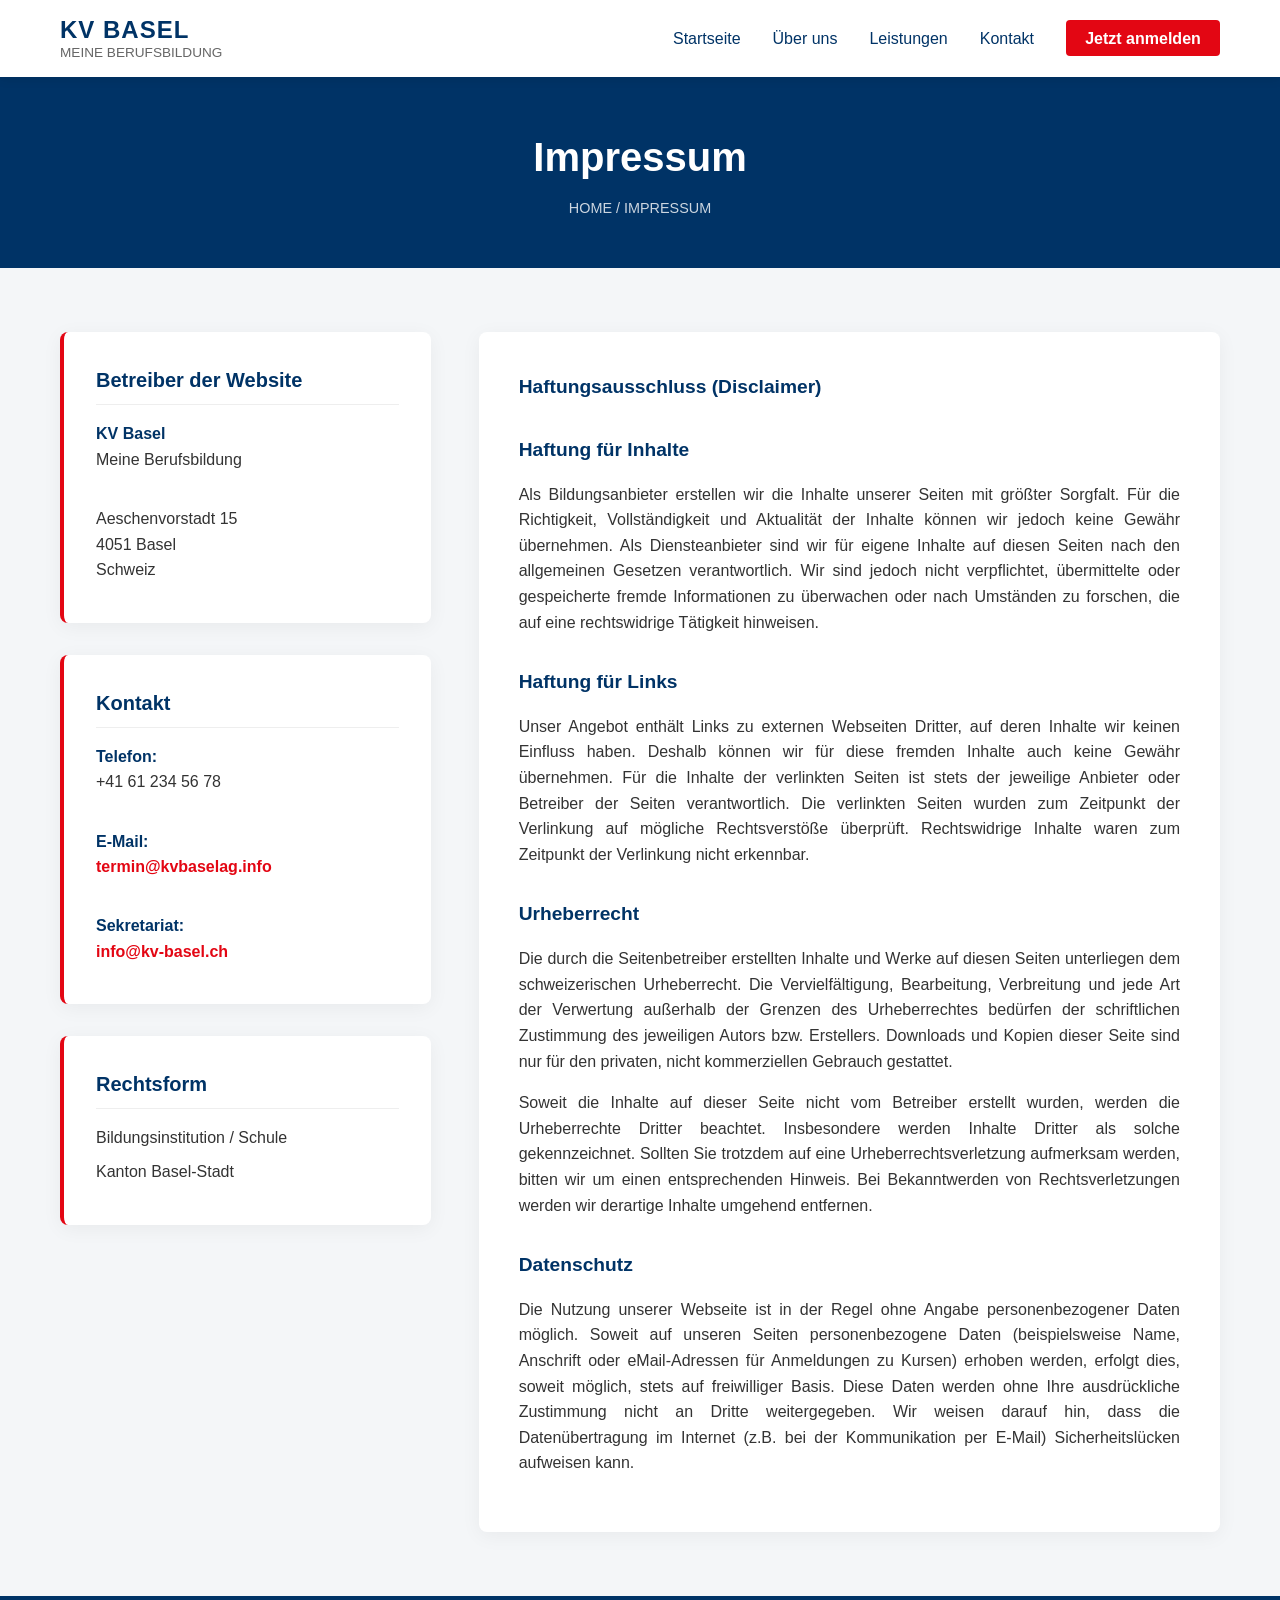
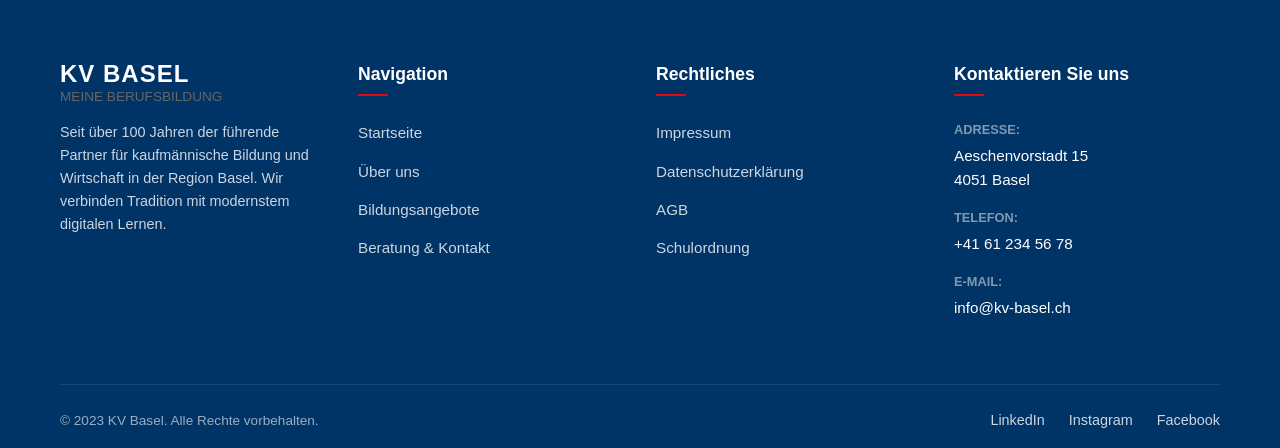
==== commit 2e0ad403: "Deploy website" ====
--- a/impressum.html
+++ b/impressum.html
@@ -1,275 +1,507 @@
 <!DOCTYPE html>
 <html lang="de">
 <head>
-  <meta charset="UTF-8">
-  <meta name="viewport" content="width=device-width, initial-scale=1.0">
-  <title>Homepage - KV Basel - Meine Berufsbildung. - Impressum</title>
-  <style>
-    :root {
-      --primary: #d928dc;
-      --secondary: #dc73de;
-      --accent: #b1bb2a;
-      --background: #fcf8fc;
-      --text: #351d35;
-      --text-light: #351d35cc;
-      --white: #ffffff;
-      --font-heading: 'Playfair Display', sans-serif;
-      --font-body: 'Rubik', sans-serif;
-      --radius: 12px;
-      --section-padding: 113px;
-      --container-width: 1237px;
-      --nav-height: 80px;
-      --shadow: 0 4px 29px rgba(0, 0, 0, 0.08);
-      --shadow-lg: 0 10px calc(29px * 2) rgba(0, 0, 0, 0.12);
-      --shadow-glow: 0 0 30px #d928dc40;
-      --transition: all 0.3s cubic-bezier(0.4, 0, 0.2, 1);
-      --glass-bg: rgba(255, 255, 255, 0.1);
-      --glass-border: rgba(255, 255, 255, 0.2);
-      --btn-padding: 17px 28px;
-    }
-    
-    @import url('https://fonts.googleapis.com/css2?family=Playfair+Display:wght@400;600;700;800;900&family=Rubik:wght@300;400;500;600&display=swap');
-    
-    *, *::before, *::after {
-      margin: 0;
-      padding: 0;
-      box-sizing: border-box;
-    }
-    
-    html {
-      scroll-behavior: smooth;
-    }
-    
-    body {
-      font-family: var(--font-body);
-      color: var(--text);
-      background: var(--background);
-      line-height: 1.6;
-      -webkit-font-smoothing: antialiased;
-    }
-    
-    .container {
-      max-width: 1200px;
-      margin: 0 auto;
-      padding: 0 1.5rem;
-    }
-    
-    h1, h2, h3, h4, h5, h6 {
-      font-family: var(--font-heading);
-      font-weight: 700;
-      line-height: 1.2;
-      color: var(--text);
-    }
-    
-    h1 { font-size: clamp(2.5rem, 6vw, 4rem); }
-    h2 { font-size: clamp(2rem, 4vw, 3rem); margin-bottom: 1rem; }
-    h3 { font-size: clamp(1.25rem, 2vw, 1.5rem); }
-    
-    a {
-      color: inherit;
-      text-decoration: none;
-      transition: var(--transition);
-    }
-    
-    img {
-      max-width: 100%;
-      height: auto;
-      display: block;
-    }
-    
-    .section {
-      padding: 5rem 0;
-    }
-    
-    .section-header {
-      text-align: center;
-      margin-bottom: 4rem;
-    }
-    
-    .section-header h2 {
-      margin-bottom: 1rem;
-    }
-    
-    .section-header p {
-      color: var(--text-light);
-      max-width: 600px;
-      margin: 0 auto;
-      font-size: 1.125rem;
-    }
-    
-    /* Footer Navigation - immer horizontal */
-    .footer-nav {
-      display: flex;
-      flex-wrap: wrap;
-      gap: 1.5rem 2.5rem;
-      justify-content: center;
-      list-style: none;
-      padding: 0;
-      margin: 0;
-    }
-    .footer-nav li {
-      margin: 0;
-    }
-    .footer-nav a {
-      color: rgba(255,255,255,0.8);
-      text-decoration: none;
-      transition: var(--transition);
-    }
-    .footer-nav a:hover {
-      color: white;
-    }
-
-    .nav {
-      position: relative;
-      background: transparent;
-      height: var(--nav-height);
-      display: flex;
-      align-items: center;
-      transition: var(--transition);
-    }
-    .nav-container {
-      max-width: var(--container-width);
-      margin: 0 auto;
-      padding: 0 1.5rem;
-      width: 100%;
-      display: flex;
-      align-items: center;
-      justify-content: space-between;
-    }
-    .nav-logo {
-      font-family: var(--font-heading);
-      font-size: 1.5rem;
-      font-weight: 700;
-      color: var(--text);
-    }
-    .nav-links {
-      display: flex;
-      gap: 2rem;
-      list-style: none;
-    }
-    .nav-links a {
-      color: var(--text-light);
-      font-weight: 500;
-      padding: 0.5rem 0;
-      position: relative;
-    }
-    .nav-links a:hover { color: var(--primary); }
-    .nav-cta {
-      background: var(--primary);
-      color: white;
-      padding: var(--btn-padding);
-      border-radius: var(--radius);
-      font-weight: 600;
-    }
-    @media (max-width: 768px) {
-      .nav-links { display: none; }
-    }
-
-    .footer {
-      background: var(--text);
-      color: white;
-      padding: 4rem 0 2rem;
-    }
-    .footer-container {
-      max-width: var(--container-width);
-      margin: 0 auto;
-      padding: 0 1.5rem;
-      text-align: center;
-    }
-    .footer-col h4 {
-      margin-bottom: 1.5rem;
-      font-size: 1.1rem;
-      color: white;
-    }
-    .footer-col ul {
-      list-style: none;
-    }
-    .footer-col li {
-      margin-bottom: 0.75rem;
-    }
-    .footer-col a {
-      color: rgba(255,255,255,0.7);
-      transition: var(--transition);
-    }
-    .footer-col a:hover {
-      color: white;
-    }
-    /* Footer Links auch ohne .footer-col */
-    .footer ul {
-      list-style: none;
-      padding: 0;
-      margin: 0;
-    }
-    .footer li {
-      margin-bottom: 0.75rem;
-    }
-    .footer a {
-      color: rgba(255,255,255,0.7);
-      text-decoration: none;
-      transition: var(--transition);
-    }
-    .footer a:hover {
-      color: white;
-    }
-    .footer-bottom {
-      margin-top: 3rem;
-      padding-top: 2rem;
-      border-top: 1px solid rgba(255,255,255,0.1);
-      text-align: center;
-      font-size: 0.9rem;
-      color: rgba(255,255,255,0.6);
-    }
-    @media (max-width: 768px) {
-      .footer-container { grid-template-columns: 1fr 1fr; }
-    }
-    @media (max-width: 480px) {
-      .footer-container { grid-template-columns: 1fr; text-align: center; }
-    }
-  </style>
+    <meta charset="UTF-8">
+    <meta name="viewport" content="width=device-width, initial-scale=1.0">
+    <title>Impressum - KV Basel | Meine Berufsbildung</title>
+    <style>
+        /* --- RESET & VARIABLES --- */
+        :root {
+            --color-primary: #003366; /* KV Basel Dunkelblau */
+            --color-secondary: #E30613; /* Akzentrot */
+            --color-text: #333333;
+            --color-text-light: #666666;
+            --color-bg-light: #f4f6f8;
+            --color-white: #ffffff;
+            --font-main: 'Segoe UI', Roboto, Helvetica, Arial, sans-serif;
+            --spacing-container: 1200px;
+        }
+
+        * {
+            margin: 0;
+            padding: 0;
+            box-sizing: border-box;
+        }
+
+        body {
+            font-family: var(--font-main);
+            line-height: 1.6;
+            color: var(--color-text);
+            background-color: var(--color-bg-light);
+            display: flex;
+            flex-direction: column;
+            min-height: 100vh;
+        }
+
+        a {
+            text-decoration: none;
+            color: inherit;
+            transition: color 0.3s ease;
+        }
+
+        ul {
+            list-style: none;
+        }
+
+        /* --- CONTAINER --- */
+        .container {
+            max-width: var(--spacing-container);
+            margin: 0 auto;
+            padding: 0 20px;
+        }
+
+        /* --- NAVIGATION STYLES (Based on structure) --- */
+        .nav {
+            background-color: var(--color-white);
+            box-shadow: 0 2px 10px rgba(0,0,0,0.1);
+            position: sticky;
+            top: 0;
+            z-index: 1000;
+            padding: 1rem 0;
+        }
+
+        .nav-container {
+            display: flex;
+            justify-content: space-between;
+            align-items: center;
+        }
+
+        .nav-logo {
+            display: flex;
+            flex-direction: column;
+            line-height: 1.2;
+        }
+
+        .nav-logo-main {
+            font-weight: 800;
+            font-size: 1.5rem;
+            color: var(--color-primary);
+            letter-spacing: 1px;
+        }
+
+        .nav-logo-sub {
+            font-size: 0.85rem;
+            color: var(--color-text-light);
+            text-transform: uppercase;
+        }
+
+        .nav-links {
+            display: flex;
+            gap: 2rem;
+            align-items: center;
+        }
+
+        .nav-link a {
+            font-weight: 500;
+            color: var(--color-primary);
+            font-size: 1rem;
+        }
+
+        .nav-link a:hover {
+            color: var(--color-secondary);
+        }
+
+        .nav-cta {
+            background-color: var(--color-secondary);
+            color: var(--color-white) !important;
+            padding: 0.6rem 1.2rem;
+            border-radius: 4px;
+            font-weight: 600 !important;
+        }
+
+        .nav-cta:hover {
+            background-color: #c20510;
+        }
+
+        .mobile-menu-btn {
+            display: none;
+            background: none;
+            border: none;
+            font-size: 1.5rem;
+            cursor: pointer;
+            color: var(--color-primary);
+        }
+
+        /* --- MAIN CONTENT --- */
+        main {
+            flex: 1;
+        }
+
+        .page-header {
+            background-color: var(--color-primary);
+            color: var(--color-white);
+            padding: 3rem 0;
+            text-align: center;
+        }
+
+        .page-header h1 {
+            font-size: 2.5rem;
+            margin-bottom: 0.5rem;
+        }
+
+        .breadcrumb {
+            font-size: 0.9rem;
+            opacity: 0.8;
+        }
+
+        .impressum-section {
+            padding: 4rem 0;
+        }
+
+        .impressum-grid {
+            display: grid;
+            grid-template-columns: 1fr 2fr;
+            gap: 3rem;
+        }
+
+        .info-card {
+            background: var(--color-white);
+            padding: 2rem;
+            border-radius: 8px;
+            box-shadow: 0 4px 20px rgba(0,0,0,0.05);
+            margin-bottom: 2rem;
+            border-left: 4px solid var(--color-secondary);
+        }
+
+        .info-card h2 {
+            font-size: 1.25rem;
+            color: var(--color-primary);
+            margin-bottom: 1rem;
+            border-bottom: 1px solid #eee;
+            padding-bottom: 0.5rem;
+        }
+
+        .info-card p {
+            margin-bottom: 0.5rem;
+        }
+
+        .info-card strong {
+            color: var(--color-primary);
+        }
+
+        .legal-text-block {
+            background: var(--color-white);
+            padding: 2.5rem;
+            border-radius: 8px;
+            box-shadow: 0 4px 20px rgba(0,0,0,0.05);
+        }
+
+        .legal-text-block h3 {
+            color: var(--color-primary);
+            margin-top: 2rem;
+            margin-bottom: 1rem;
+            font-size: 1.2rem;
+        }
+
+        .legal-text-block h3:first-child {
+            margin-top: 0;
+        }
+
+        .legal-text-block p {
+            margin-bottom: 1rem;
+            text-align: justify;
+        }
+
+        .contact-link {
+            color: var(--color-secondary);
+            font-weight: 600;
+        }
+
+        /* --- FOOTER STYLES (Based on structure) --- */
+        .footer {
+            background-color: var(--color-primary);
+            color: var(--color-white);
+            padding: 4rem 0 1rem;
+            margin-top: auto;
+        }
+
+        .footer-grid {
+            display: grid;
+            grid-template-columns: repeat(auto-fit, minmax(250px, 1fr));
+            gap: 2rem;
+            margin-bottom: 3rem;
+        }
+
+        .footer-col h3 {
+            font-size: 1.1rem;
+            margin-bottom: 1.5rem;
+            position: relative;
+            padding-bottom: 0.5rem;
+        }
+
+        .footer-col h3::after {
+            content: '';
+            position: absolute;
+            left: 0;
+            bottom: 0;
+            width: 30px;
+            height: 2px;
+            background-color: var(--color-secondary);
+        }
+
+        .footer-desc {
+            font-size: 0.9rem;
+            opacity: 0.8;
+            line-height: 1.6;
+            margin-top: 1rem;
+        }
+
+        .footer-links li {
+            margin-bottom: 0.8rem;
+        }
+
+        .footer-links a {
+            opacity: 0.8;
+            font-size: 0.95rem;
+        }
+
+        .footer-links a:hover {
+            opacity: 1;
+            color: var(--color-secondary);
+            padding-left: 5px;
+        }
+
+        .footer-contact-item {
+            display: flex;
+            flex-direction: column;
+            margin-bottom: 1rem;
+            font-size: 0.95rem;
+        }
+
+        .footer-contact-item span {
+            font-weight: 700;
+            color: rgba(255,255,255,0.5);
+            font-size: 0.8rem;
+            text-transform: uppercase;
+            margin-bottom: 0.2rem;
+        }
+
+        .footer-bottom {
+            border-top: 1px solid rgba(255,255,255,0.1);
+            padding-top: 1.5rem;
+            display: flex;
+            justify-content: space-between;
+            align-items: center;
+            flex-wrap: wrap;
+            gap: 1rem;
+        }
+
+        .copyright {
+            font-size: 0.85rem;
+            opacity: 0.6;
+        }
+
+        .footer-socials {
+            display: flex;
+            gap: 1.5rem;
+        }
+
+        .footer-social-link {
+            font-size: 0.9rem;
+            opacity: 0.8;
+        }
+
+        .footer-social-link:hover {
+            color: var(--color-secondary);
+            opacity: 1;
+        }
+
+        /* --- RESPONSIVE --- */
+        @media (max-width: 768px) {
+            .nav-links {
+                display: none; /* Simplification for this demo */
+            }
+            .mobile-menu-btn {
+                display: block;
+            }
+            .impressum-grid {
+                grid-template-columns: 1fr;
+            }
+            .footer-grid {
+                grid-template-columns: 1fr;
+            }
+            .footer-bottom {
+                flex-direction: column;
+                text-align: center;
+            }
+        }
+    </style>
+  <link rel="stylesheet" href="styles.css">
 </head>
 <body>
-  <!-- NAVIGATION (PFLICHT - von unten kopieren) -->
-  <nav class="nav">
-    <div class="nav-container">
-      <span class="nav-logo">Homepage - KV Basel - Meine Berufsbildung.</span>
-      <ul class="nav-links">
-        <li><a href="index.html">Startseite</a></li>
-        <li><a href="ueber-uns.html">Über uns</a></li>
-        <li><a href="leistungen.html">Leistungen</a></li>
-        <li><a href="kontakt.html">Kontakt</a></li>
-        <li><a href="impressum.html">Impressum</a></li>
-      </ul>
-    </div>
-  </nav>
-  
-  <!-- MAIN CONTENT -->
-  <section class="content-section">
-    <div class="container">
-      <div class="section-header">
-        <h2>Impressum</h2>
-      </div>
-      <div class="text-block">
-        <p><strong>Firmenname:</strong> Homepage - KV Basel - Meine Berufsbildung.</p>
-        <p><strong>Inhaber:</strong></p>
-        <p><strong>Adresse:</strong></p>
-        <p><strong>E-Mail:</strong> termin@kvbaselag.info</p>
-        <p><strong>Telefon:</strong></p>
-      </div>
-    </div>
-  </section>
-  
-  <!-- FOOTER (PFLICHT - von unten kopieren) -->
-  <footer class="footer">
-    <div class="footer-container">
-      <ul class="footer-nav">
-        <li><a href="index.html">Startseite</a></li>
-        <li><a href="ueber-uns.html">Über uns</a></li>
-        <li><a href="leistungen.html">Leistungen</a></li>
-        <li><a href="kontakt.html">Kontakt</a></li>
-        <li><a href="impressum.html">Impressum</a></li>
-      </ul>
-      <p class="footer-bottom">© 2023 Homepage - KV Basel - Meine Berufsbildung. Alle Rechte vorbehalten. Kontakt: <a href="mailto:termin@kvbaselag.info">termin@kvbaselag.info</a></p>
-    </div>
-  </footer>
+
+    <!-- NAVIGATION (EXACT COPY) -->
+    <nav class="nav">
+        <div class="container nav-container">
+            <a href="index.html" class="nav-logo">
+                <span class="nav-logo-main">KV BASEL</span>
+                <span class="nav-logo-sub">Meine Berufsbildung</span>
+            </a>
+
+            <button class="mobile-menu-btn" aria-label="Menü öffnen">
+                ☰
+            </button>
+
+            <ul class="nav-links">
+                <li class="nav-link"><a href="index.html">Startseite</a></li>
+                <li class="nav-link"><a href="ueber-uns.html">Über uns</a></li>
+                <li class="nav-link"><a href="leistungen.html">Leistungen</a></li>
+                <li class="nav-link"><a href="kontakt.html">Kontakt</a></li>
+                <li class="nav-link">
+                    <a href="kontakt.html" class="nav-cta">Jetzt anmelden</a>
+                </li>
+            </ul>
+        </div>
+    </nav>
+
+    <!-- MAIN CONTENT -->
+    <main>
+        <!-- Page Header -->
+        <section class="page-header">
+            <div class="container">
+                <h1>Impressum</h1>
+                <div class="breadcrumb">
+                    HOME / IMPRESSUM
+                </div>
+            </div>
+        </section>
+
+        <!-- Impressum Content -->
+        <section class="impressum-section">
+            <div class="container">
+                <div class="impressum-grid">
+                    
+                    <!-- Sidebar: Contact Info -->
+                    <aside>
+                        <div class="info-card">
+                            <h2>Betreiber der Website</h2>
+                            <p><strong>KV Basel</strong><br>
+                            Meine Berufsbildung</p>
+                            <br>
+                            <p>Aeschenvorstadt 15<br>
+                            4051 Basel<br>
+                            Schweiz</p>
+                        </div>
+
+                        <div class="info-card">
+                            <h2>Kontakt</h2>
+                            <p><strong>Telefon:</strong><br>
+                            <a href="tel:+41612345678">+41 61 234 56 78</a></p>
+                            <br>
+                            <p><strong>E-Mail:</strong><br>
+                            <a href="mailto:termin@kvbaselag.info" class="contact-link">termin@kvbaselag.info</a></p>
+                            <br>
+                            <p><strong>Sekretariat:</strong><br>
+                            <a href="mailto:info@kv-basel.ch" class="contact-link">info@kv-basel.ch</a></p>
+                        </div>
+
+                        <div class="info-card">
+                            <h2>Rechtsform</h2>
+                            <p>Bildungsinstitution / Schule</p>
+                            <p>Kanton Basel-Stadt</p>
+                        </div>
+                    </aside>
+
+                    <!-- Main Text: Legal Disclaimers -->
+                    <div class="legal-text-block">
+                        <h3>Haftungsausschluss (Disclaimer)</h3>
+                        
+                        <h3>Haftung für Inhalte</h3>
+                        <p>
+                            Als Bildungsanbieter erstellen wir die Inhalte unserer Seiten mit größter Sorgfalt. Für die Richtigkeit, Vollständigkeit und Aktualität der Inhalte können wir jedoch keine Gewähr übernehmen. Als Diensteanbieter sind wir für eigene Inhalte auf diesen Seiten nach den allgemeinen Gesetzen verantwortlich. Wir sind jedoch nicht verpflichtet, übermittelte oder gespeicherte fremde Informationen zu überwachen oder nach Umständen zu forschen, die auf eine rechtswidrige Tätigkeit hinweisen.
+                        </p>
+
+                        <h3>Haftung für Links</h3>
+                        <p>
+                            Unser Angebot enthält Links zu externen Webseiten Dritter, auf deren Inhalte wir keinen Einfluss haben. Deshalb können wir für diese fremden Inhalte auch keine Gewähr übernehmen. Für die Inhalte der verlinkten Seiten ist stets der jeweilige Anbieter oder Betreiber der Seiten verantwortlich. Die verlinkten Seiten wurden zum Zeitpunkt der Verlinkung auf mögliche Rechtsverstöße überprüft. Rechtswidrige Inhalte waren zum Zeitpunkt der Verlinkung nicht erkennbar.
+                        </p>
+
+                        <h3>Urheberrecht</h3>
+                        <p>
+                            Die durch die Seitenbetreiber erstellten Inhalte und Werke auf diesen Seiten unterliegen dem schweizerischen Urheberrecht. Die Vervielfältigung, Bearbeitung, Verbreitung und jede Art der Verwertung außerhalb der Grenzen des Urheberrechtes bedürfen der schriftlichen Zustimmung des jeweiligen Autors bzw. Erstellers. Downloads und Kopien dieser Seite sind nur für den privaten, nicht kommerziellen Gebrauch gestattet.
+                        </p>
+                        <p>
+                            Soweit die Inhalte auf dieser Seite nicht vom Betreiber erstellt wurden, werden die Urheberrechte Dritter beachtet. Insbesondere werden Inhalte Dritter als solche gekennzeichnet. Sollten Sie trotzdem auf eine Urheberrechtsverletzung aufmerksam werden, bitten wir um einen entsprechenden Hinweis. Bei Bekanntwerden von Rechtsverletzungen werden wir derartige Inhalte umgehend entfernen.
+                        </p>
+
+                        <h3>Datenschutz</h3>
+                        <p>
+                            Die Nutzung unserer Webseite ist in der Regel ohne Angabe personenbezogener Daten möglich. Soweit auf unseren Seiten personenbezogene Daten (beispielsweise Name, Anschrift oder eMail-Adressen für Anmeldungen zu Kursen) erhoben werden, erfolgt dies, soweit möglich, stets auf freiwilliger Basis. Diese Daten werden ohne Ihre ausdrückliche Zustimmung nicht an Dritte weitergegeben. Wir weisen darauf hin, dass die Datenübertragung im Internet (z.B. bei der Kommunikation per E-Mail) Sicherheitslücken aufweisen kann.
+                        </p>
+                    </div>
+
+                </div>
+            </div>
+        </section>
+    </main>
+
+    <!-- FOOTER (EXACT COPY) -->
+    <footer class="footer">
+        <div class="container">
+            <div class="footer-grid">
+                <!-- Spalte 1: Brand -->
+                <div class="footer-col">
+                    <a href="index.html" class="nav-logo" style="margin-bottom: 1rem;">
+                        <span class="nav-logo-main" style="color: white;">KV BASEL</span>
+                        <span class="nav-logo-sub">Meine Berufsbildung</span>
+                    </a>
+                    <p class="footer-desc">
+                        Seit über 100 Jahren der führende Partner für kaufmännische Bildung und Wirtschaft in der Region Basel. Wir verbinden Tradition mit modernstem digitalen Lernen.
+                    </p>
+                </div>
+
+                <!-- Spalte 2: Navigation -->
+                <div class="footer-col">
+                    <h3>Navigation</h3>
+                    <ul class="footer-links">
+                        <li><a href="index.html">Startseite</a></li>
+                        <li><a href="ueber-uns.html">Über uns</a></li>
+                        <li><a href="leistungen.html">Bildungsangebote</a></li>
+                        <li><a href="kontakt.html">Beratung & Kontakt</a></li>
+                    </ul>
+                </div>
+
+                <!-- Spalte 3: Rechtliches -->
+                <div class="footer-col">
+                    <h3>Rechtliches</h3>
+                    <ul class="footer-links">
+                        <li><a href="impressum.html">Impressum</a></li>
+                        <li><a href="#">Datenschutzerklärung</a></li>
+                        <li><a href="#">AGB</a></li>
+                        <li><a href="#">Schulordnung</a></li>
+                    </ul>
+                </div>
+
+                <!-- Spalte 4: Kontakt -->
+                <div class="footer-col">
+                    <h3>Kontaktieren Sie uns</h3>
+                    <div class="footer-contact-item">
+                        <span>Adresse:</span>
+                        Aeschenvorstadt 15<br>4051 Basel
+                    </div>
+                    <div class="footer-contact-item">
+                        <span>Telefon:</span>
+                        <a href="tel:+41612345678" style="color: inherit; text-decoration: none;">+41 61 234 56 78</a>
+                    </div>
+                    <div class="footer-contact-item">
+                        <span>E-Mail:</span>
+                        <a href="mailto:info@kv-basel.ch" style="color: inherit; text-decoration: none;">info@kv-basel.ch</a>
+                    </div>
+                </div>
+            </div>
+
+            <div class="footer-bottom">
+                <div class="copyright">
+                    &copy; 2023 KV Basel. Alle Rechte vorbehalten.
+                </div>
+                <div class="footer-socials">
+                    <a href="#" class="footer-social-link">LinkedIn</a>
+                    <a href="#" class="footer-social-link">Instagram</a>
+                    <a href="#" class="footer-social-link">Facebook</a>
+                </div>
+            </div>
+        </div>
+    </footer>
+
 </body>
 </html>
--- a/styles.css
+++ b/styles.css
@@ -0,0 +1 @@
+/* Gemini Full Mode - CSS inline in HTML */
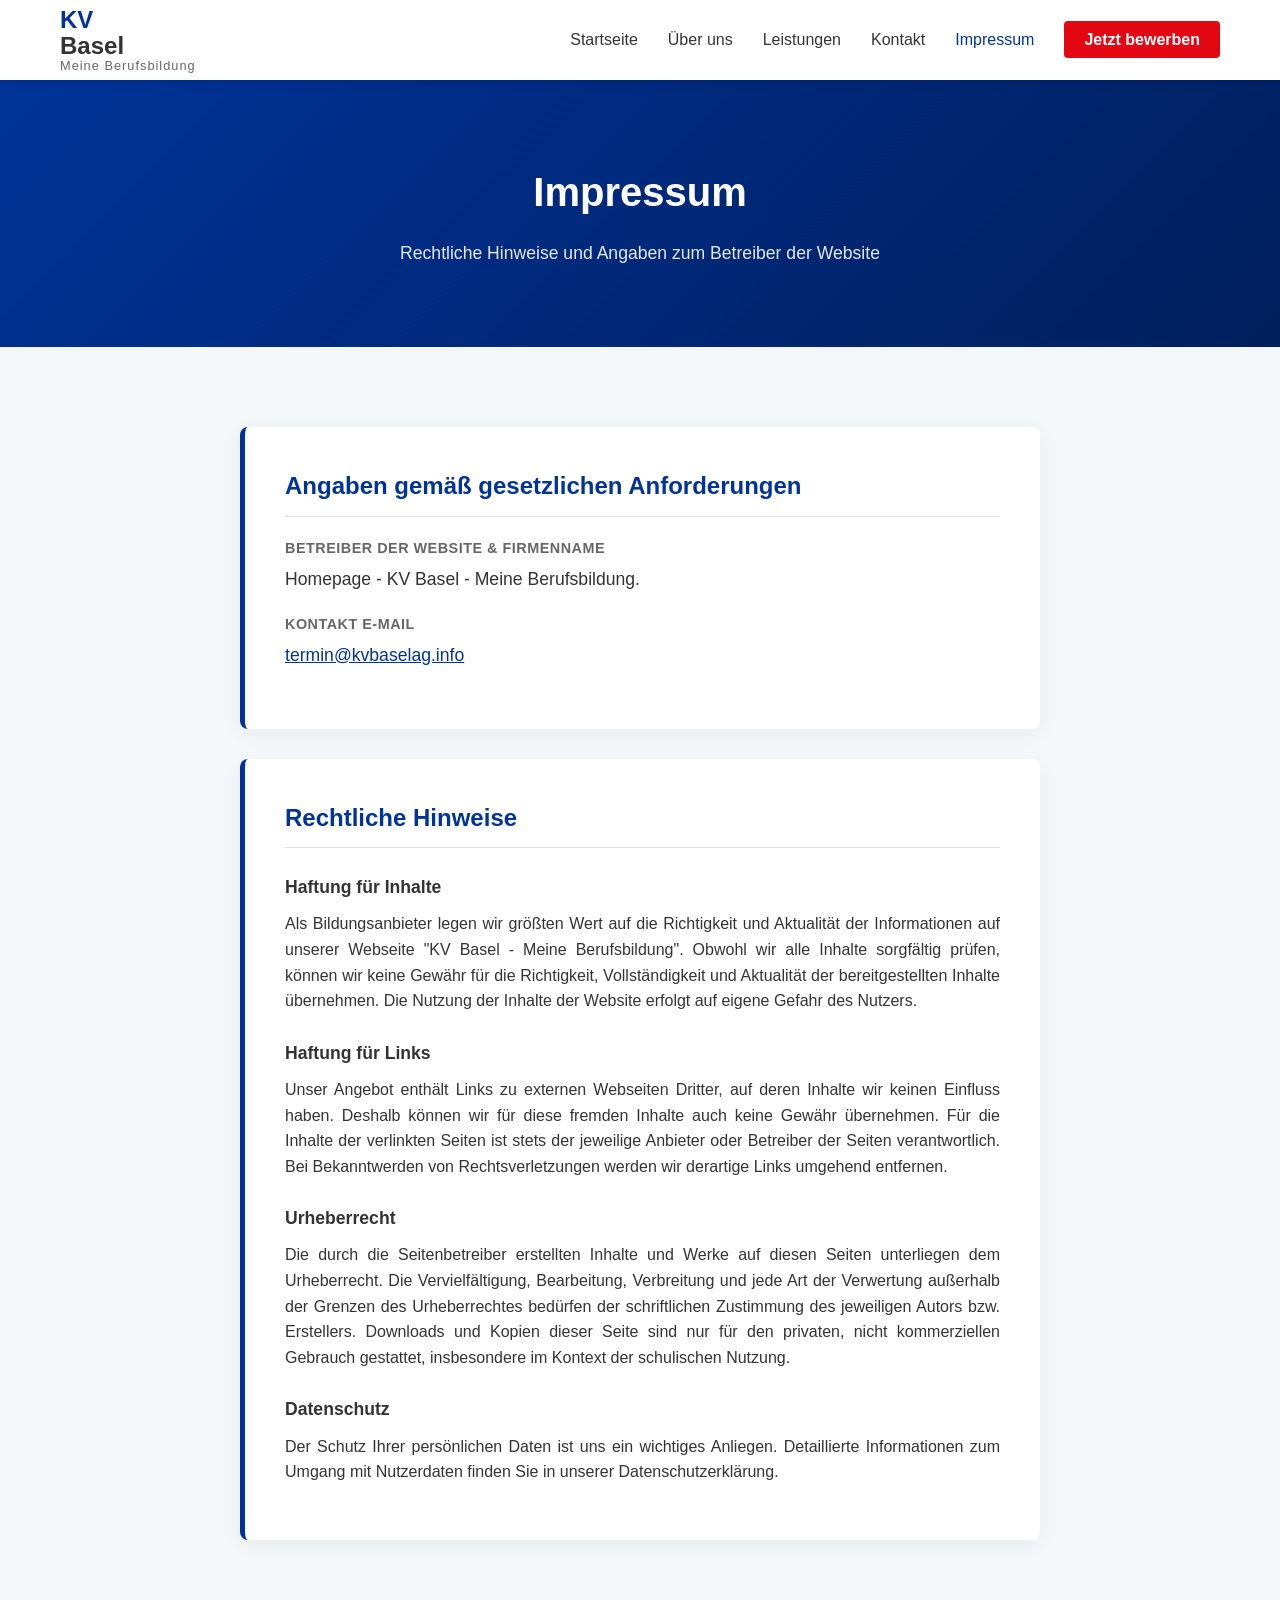
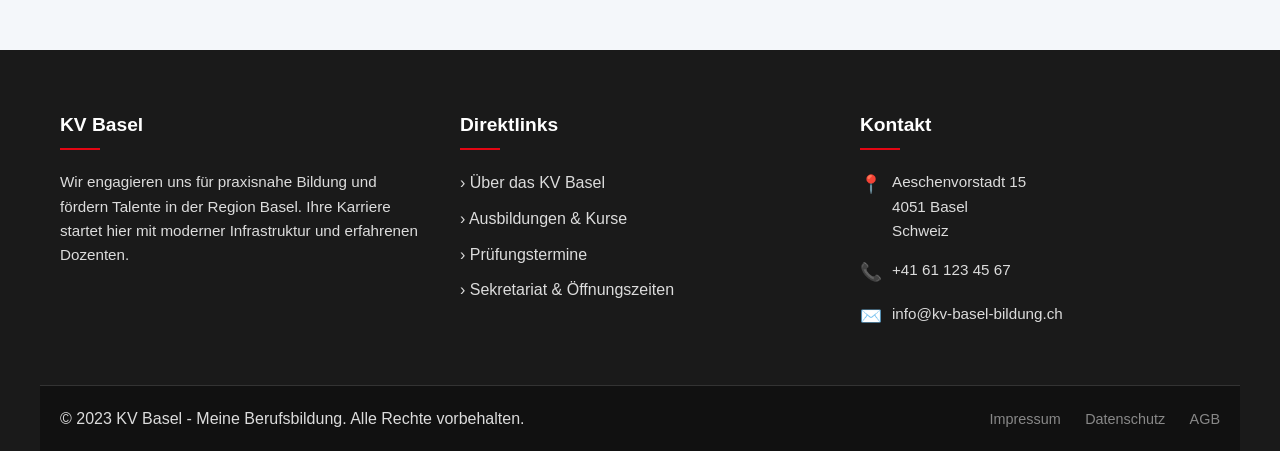
==== commit da19b907: "Deploy website" ====
--- a/impressum.html
+++ b/impressum.html
@@ -3,31 +3,35 @@
 <head>
     <meta charset="UTF-8">
     <meta name="viewport" content="width=device-width, initial-scale=1.0">
-    <title>Impressum - KV Basel | Meine Berufsbildung</title>
+    <title>Impressum | KV Basel - Meine Berufsbildung</title>
+    <meta name="description" content="Rechtliche Hinweise, Kontaktinformationen und Impressum des KV Basel - Meine Berufsbildung.">
     <style>
-        /* --- RESET & VARIABLES --- */
+        /* 
+         * GLOBAL VARIABLES & RESET
+         */
         :root {
-            --color-primary: #003366; /* KV Basel Dunkelblau */
-            --color-secondary: #E30613; /* Akzentrot */
-            --color-text: #333333;
-            --color-text-light: #666666;
-            --color-bg-light: #f4f6f8;
-            --color-white: #ffffff;
-            --font-main: 'Segoe UI', Roboto, Helvetica, Arial, sans-serif;
-            --spacing-container: 1200px;
+            --primary-color: #003399; /* Classic Education Blue */
+            --secondary-color: #e30613; /* Accent Red (Basel style) */
+            --text-dark: #333333;
+            --text-light: #666666;
+            --bg-light: #f4f7fa;
+            --white: #ffffff;
+            --border-color: #e0e0e0;
+            --max-width: 1200px;
+            --spacing-section: 80px;
         }
 
         * {
+            box-sizing: border-box;
             margin: 0;
             padding: 0;
-            box-sizing: border-box;
         }
 
         body {
-            font-family: var(--font-main);
+            font-family: 'Segoe UI', Roboto, Helvetica, Arial, sans-serif;
             line-height: 1.6;
-            color: var(--color-text);
-            background-color: var(--color-bg-light);
+            color: var(--text-dark);
+            background-color: var(--white);
             display: flex;
             flex-direction: column;
             min-height: 100vh;
@@ -43,190 +47,234 @@
             list-style: none;
         }
 
-        /* --- CONTAINER --- */
-        .container {
-            max-width: var(--spacing-container);
-            margin: 0 auto;
-            padding: 0 20px;
-        }
-
-        /* --- NAVIGATION STYLES (Based on structure) --- */
+        /* 
+         * NAVIGATION STYLES (Matching the provided HTML structure)
+         */
         .nav {
-            background-color: var(--color-white);
+            background: var(--white);
             box-shadow: 0 2px 10px rgba(0,0,0,0.1);
             position: sticky;
             top: 0;
             z-index: 1000;
-            padding: 1rem 0;
+            height: 80px;
+            display: flex;
+            align-items: center;
         }
 
         .nav-container {
+            max-width: var(--max-width);
+            margin: 0 auto;
+            width: 100%;
+            padding: 0 20px;
             display: flex;
             justify-content: space-between;
             align-items: center;
         }
 
         .nav-logo {
+            font-size: 1.5rem;
+            font-weight: 800;
+            color: var(--primary-color);
             display: flex;
             flex-direction: column;
-            line-height: 1.2;
-        }
-
-        .nav-logo-main {
-            font-weight: 800;
-            font-size: 1.5rem;
-            color: var(--color-primary);
+            line-height: 1.1;
+        }
+
+        .nav-logo span {
+            color: var(--text-dark);
+        }
+
+        .nav-logo small {
+            font-size: 0.8rem;
+            font-weight: 400;
+            color: var(--text-light);
             letter-spacing: 1px;
         }
 
-        .nav-logo-sub {
-            font-size: 0.85rem;
-            color: var(--color-text-light);
-            text-transform: uppercase;
-        }
-
-        .nav-links {
-            display: flex;
-            gap: 2rem;
+        .nav-menu {
+            display: flex;
             align-items: center;
-        }
-
-        .nav-link a {
+            gap: 30px;
+        }
+
+        .nav-link {
             font-weight: 500;
-            color: var(--color-primary);
+            color: var(--text-dark);
             font-size: 1rem;
-        }
-
-        .nav-link a:hover {
-            color: var(--color-secondary);
+            position: relative;
+        }
+
+        .nav-link:hover, .nav-link.active {
+            color: var(--primary-color);
         }
 
         .nav-cta {
-            background-color: var(--color-secondary);
-            color: var(--color-white) !important;
-            padding: 0.6rem 1.2rem;
+            background-color: var(--secondary-color);
+            color: var(--white) !important;
+            padding: 10px 20px;
             border-radius: 4px;
-            font-weight: 600 !important;
+            font-weight: 600;
+            transition: background 0.3s;
         }
 
         .nav-cta:hover {
-            background-color: #c20510;
-        }
-
-        .mobile-menu-btn {
-            display: none;
-            background: none;
-            border: none;
-            font-size: 1.5rem;
-            cursor: pointer;
-            color: var(--color-primary);
-        }
-
-        /* --- MAIN CONTENT --- */
+            background-color: #b00000;
+        }
+
+        /* Mobile Nav Toggle Logic */
+        .nav-toggle { display: none; }
+        .nav-toggle-label { display: none; cursor: pointer; }
+
+        @media (max-width: 992px) {
+            .nav-toggle-label {
+                display: block;
+                width: 30px;
+                height: 25px;
+                position: relative;
+            }
+            .nav-toggle-label span {
+                display: block;
+                width: 100%;
+                height: 3px;
+                background: var(--primary-color);
+                margin-bottom: 5px;
+                transition: 0.3s;
+            }
+            .nav-menu {
+                position: absolute;
+                top: 80px;
+                left: 0;
+                width: 100%;
+                background: var(--white);
+                flex-direction: column;
+                padding: 20px 0;
+                border-top: 1px solid var(--border-color);
+                transform: scaleY(0);
+                transform-origin: top;
+                transition: transform 0.3s ease;
+            }
+            .nav-toggle:checked ~ .nav-menu {
+                transform: scaleY(1);
+            }
+            .nav-menu li { margin: 10px 0; }
+        }
+
+        /* 
+         * MAIN CONTENT STYLES
+         */
         main {
             flex: 1;
         }
 
+        /* Hero Section */
         .page-header {
-            background-color: var(--color-primary);
-            color: var(--color-white);
-            padding: 3rem 0;
+            background: linear-gradient(135deg, var(--primary-color) 0%, #001f5c 100%);
+            color: var(--white);
+            padding: 80px 20px;
             text-align: center;
         }
 
         .page-header h1 {
             font-size: 2.5rem;
-            margin-bottom: 0.5rem;
-        }
-
-        .breadcrumb {
+            margin-bottom: 15px;
+        }
+
+        .page-header p {
+            font-size: 1.1rem;
+            opacity: 0.9;
+            max-width: 600px;
+            margin: 0 auto;
+        }
+
+        /* Impressum Content */
+        .impressum-section {
+            padding: var(--spacing-section) 20px;
+            background-color: var(--bg-light);
+        }
+
+        .container {
+            max-width: 800px; /* Narrower for readability */
+            margin: 0 auto;
+        }
+
+        .legal-card {
+            background: var(--white);
+            padding: 40px;
+            border-radius: 8px;
+            box-shadow: 0 5px 20px rgba(0,0,0,0.05);
+            margin-bottom: 30px;
+            border-left: 5px solid var(--primary-color);
+        }
+
+        .legal-card h2 {
+            color: var(--primary-color);
+            margin-bottom: 20px;
+            font-size: 1.5rem;
+            border-bottom: 1px solid var(--border-color);
+            padding-bottom: 10px;
+        }
+
+        .legal-card h3 {
+            font-size: 1.1rem;
+            margin-top: 25px;
+            margin-bottom: 10px;
+            color: var(--text-dark);
+        }
+
+        .legal-block {
+            margin-bottom: 20px;
+        }
+
+        .legal-label {
+            font-weight: 700;
+            display: block;
+            color: var(--text-light);
             font-size: 0.9rem;
-            opacity: 0.8;
-        }
-
-        .impressum-section {
-            padding: 4rem 0;
-        }
-
-        .impressum-grid {
-            display: grid;
-            grid-template-columns: 1fr 2fr;
-            gap: 3rem;
-        }
-
-        .info-card {
-            background: var(--color-white);
-            padding: 2rem;
-            border-radius: 8px;
-            box-shadow: 0 4px 20px rgba(0,0,0,0.05);
-            margin-bottom: 2rem;
-            border-left: 4px solid var(--color-secondary);
-        }
-
-        .info-card h2 {
-            font-size: 1.25rem;
-            color: var(--color-primary);
-            margin-bottom: 1rem;
-            border-bottom: 1px solid #eee;
-            padding-bottom: 0.5rem;
-        }
-
-        .info-card p {
-            margin-bottom: 0.5rem;
-        }
-
-        .info-card strong {
-            color: var(--color-primary);
-        }
-
-        .legal-text-block {
-            background: var(--color-white);
-            padding: 2.5rem;
-            border-radius: 8px;
-            box-shadow: 0 4px 20px rgba(0,0,0,0.05);
-        }
-
-        .legal-text-block h3 {
-            color: var(--color-primary);
-            margin-top: 2rem;
-            margin-bottom: 1rem;
-            font-size: 1.2rem;
-        }
-
-        .legal-text-block h3:first-child {
-            margin-top: 0;
-        }
-
-        .legal-text-block p {
-            margin-bottom: 1rem;
+            text-transform: uppercase;
+            letter-spacing: 0.5px;
+            margin-bottom: 5px;
+        }
+
+        .legal-value {
+            font-size: 1.1rem;
+            color: var(--text-dark);
+        }
+
+        .legal-value a {
+            color: var(--primary-color);
+            text-decoration: underline;
+        }
+
+        .text-content p {
+            margin-bottom: 15px;
             text-align: justify;
         }
 
-        .contact-link {
-            color: var(--color-secondary);
-            font-weight: 600;
-        }
-
-        /* --- FOOTER STYLES (Based on structure) --- */
+        /* 
+         * FOOTER STYLES (Matching provided HTML)
+         */
         .footer {
-            background-color: var(--color-primary);
-            color: var(--color-white);
-            padding: 4rem 0 1rem;
-            margin-top: auto;
-        }
-
-        .footer-grid {
+            background-color: #1a1a1a;
+            color: #dcdcdc;
+            padding: 60px 0 0 0;
+        }
+
+        .footer-container {
+            max-width: var(--max-width);
+            margin: 0 auto;
+            padding: 0 20px;
             display: grid;
             grid-template-columns: repeat(auto-fit, minmax(250px, 1fr));
-            gap: 2rem;
-            margin-bottom: 3rem;
+            gap: 40px;
+            margin-bottom: 40px;
         }
 
         .footer-col h3 {
-            font-size: 1.1rem;
-            margin-bottom: 1.5rem;
+            color: var(--white);
+            margin-bottom: 20px;
+            font-size: 1.2rem;
             position: relative;
-            padding-bottom: 0.5rem;
+            padding-bottom: 10px;
         }
 
         .footer-col h3::after {
@@ -234,95 +282,72 @@
             position: absolute;
             left: 0;
             bottom: 0;
-            width: 30px;
+            width: 40px;
             height: 2px;
-            background-color: var(--color-secondary);
-        }
-
-        .footer-desc {
-            font-size: 0.9rem;
-            opacity: 0.8;
+            background-color: var(--secondary-color);
+        }
+
+        .footer-text {
+            font-size: 0.95rem;
             line-height: 1.6;
-            margin-top: 1rem;
         }
 
         .footer-links li {
-            margin-bottom: 0.8rem;
+            margin-bottom: 10px;
         }
 
         .footer-links a {
-            opacity: 0.8;
+            color: #dcdcdc;
+            transition: color 0.3s;
+        }
+
+        .footer-links a:hover {
+            color: var(--secondary-color);
+            padding-left: 5px;
+        }
+
+        .footer-contact-item {
+            display: flex;
+            align-items: flex-start;
+            margin-bottom: 15px;
             font-size: 0.95rem;
         }
 
-        .footer-links a:hover {
-            opacity: 1;
-            color: var(--color-secondary);
-            padding-left: 5px;
-        }
-
-        .footer-contact-item {
-            display: flex;
-            flex-direction: column;
-            margin-bottom: 1rem;
-            font-size: 0.95rem;
-        }
-
-        .footer-contact-item span {
-            font-weight: 700;
-            color: rgba(255,255,255,0.5);
-            font-size: 0.8rem;
-            text-transform: uppercase;
-            margin-bottom: 0.2rem;
+        .footer-contact-icon {
+            margin-right: 10px;
+            font-size: 1.1rem;
         }
 
         .footer-bottom {
-            border-top: 1px solid rgba(255,255,255,0.1);
-            padding-top: 1.5rem;
+            background-color: #111;
+            padding: 20px;
+            text-align: center;
+            border-top: 1px solid #333;
             display: flex;
             justify-content: space-between;
             align-items: center;
             flex-wrap: wrap;
-            gap: 1rem;
-        }
-
-        .copyright {
-            font-size: 0.85rem;
-            opacity: 0.6;
-        }
-
-        .footer-socials {
-            display: flex;
-            gap: 1.5rem;
-        }
-
-        .footer-social-link {
+            max-width: var(--max-width);
+            margin: 0 auto;
+        }
+
+        .footer-bottom-links a {
+            margin-left: 20px;
             font-size: 0.9rem;
-            opacity: 0.8;
-        }
-
-        .footer-social-link:hover {
-            color: var(--color-secondary);
-            opacity: 1;
-        }
-
-        /* --- RESPONSIVE --- */
+            color: #888;
+        }
+
+        .footer-bottom-links a:hover {
+            color: var(--white);
+        }
+
         @media (max-width: 768px) {
-            .nav-links {
-                display: none; /* Simplification for this demo */
-            }
-            .mobile-menu-btn {
-                display: block;
-            }
-            .impressum-grid {
-                grid-template-columns: 1fr;
-            }
-            .footer-grid {
-                grid-template-columns: 1fr;
-            }
             .footer-bottom {
                 flex-direction: column;
-                text-align: center;
+                gap: 15px;
+            }
+            .footer-bottom-links a {
+                margin: 0 10px;
             }
         }
     </style>
@@ -332,173 +357,138 @@
 
     <!-- NAVIGATION (EXACT COPY) -->
     <nav class="nav">
-        <div class="container nav-container">
+        <div class="nav-container">
+            <!-- Logo -->
             <a href="index.html" class="nav-logo">
-                <span class="nav-logo-main">KV BASEL</span>
-                <span class="nav-logo-sub">Meine Berufsbildung</span>
+                KV<span>Basel</span> <small>Meine Berufsbildung</small>
             </a>
 
-            <button class="mobile-menu-btn" aria-label="Menü öffnen">
-                ☰
-            </button>
-
-            <ul class="nav-links">
-                <li class="nav-link"><a href="index.html">Startseite</a></li>
-                <li class="nav-link"><a href="ueber-uns.html">Über uns</a></li>
-                <li class="nav-link"><a href="leistungen.html">Leistungen</a></li>
-                <li class="nav-link"><a href="kontakt.html">Kontakt</a></li>
-                <li class="nav-link">
-                    <a href="kontakt.html" class="nav-cta">Jetzt anmelden</a>
-                </li>
+            <!-- Mobile Toggle -->
+            <input type="checkbox" id="nav-toggle" class="nav-toggle">
+            <label for="nav-toggle" class="nav-toggle-label">
+                <span></span>
+                <span></span>
+                <span></span>
+            </label>
+
+            <!-- Menu Links -->
+            <ul class="nav-menu">
+                <li><a href="index.html" class="nav-link">Startseite</a></li>
+                <li><a href="ueber-uns.html" class="nav-link">Über uns</a></li>
+                <li><a href="leistungen.html" class="nav-link">Leistungen</a></li>
+                <li><a href="kontakt.html" class="nav-link">Kontakt</a></li>
+                <li><a href="impressum.html" class="nav-link active">Impressum</a></li>
+                <li><a href="kontakt.html" class="nav-link nav-cta">Jetzt bewerben</a></li>
             </ul>
         </div>
     </nav>
 
     <!-- MAIN CONTENT -->
     <main>
-        <!-- Page Header -->
-        <section class="page-header">
-            <div class="container">
-                <h1>Impressum</h1>
-                <div class="breadcrumb">
-                    HOME / IMPRESSUM
-                </div>
-            </div>
-        </section>
-
-        <!-- Impressum Content -->
+        <!-- Header Section -->
+        <header class="page-header">
+            <h1>Impressum</h1>
+            <p>Rechtliche Hinweise und Angaben zum Betreiber der Website</p>
+        </header>
+
         <section class="impressum-section">
             <div class="container">
-                <div class="impressum-grid">
+                
+                <!-- Angaben gemäß TMG / Kontakt -->
+                <div class="legal-card">
+                    <h2>Angaben gemäß gesetzlichen Anforderungen</h2>
                     
-                    <!-- Sidebar: Contact Info -->
-                    <aside>
-                        <div class="info-card">
-                            <h2>Betreiber der Website</h2>
-                            <p><strong>KV Basel</strong><br>
-                            Meine Berufsbildung</p>
-                            <br>
-                            <p>Aeschenvorstadt 15<br>
-                            4051 Basel<br>
-                            Schweiz</p>
+                    <div class="legal-block">
+                        <span class="legal-label">Betreiber der Website & Firmenname</span>
+                        <div class="legal-value">Homepage - KV Basel - Meine Berufsbildung.</div>
+                    </div>
+
+                    <div class="legal-block">
+                        <span class="legal-label">Kontakt E-Mail</span>
+                        <div class="legal-value">
+                            <a href="mailto:termin@kvbaselag.info">termin@kvbaselag.info</a>
                         </div>
-
-                        <div class="info-card">
-                            <h2>Kontakt</h2>
-                            <p><strong>Telefon:</strong><br>
-                            <a href="tel:+41612345678">+41 61 234 56 78</a></p>
-                            <br>
-                            <p><strong>E-Mail:</strong><br>
-                            <a href="mailto:termin@kvbaselag.info" class="contact-link">termin@kvbaselag.info</a></p>
-                            <br>
-                            <p><strong>Sekretariat:</strong><br>
-                            <a href="mailto:info@kv-basel.ch" class="contact-link">info@kv-basel.ch</a></p>
-                        </div>
-
-                        <div class="info-card">
-                            <h2>Rechtsform</h2>
-                            <p>Bildungsinstitution / Schule</p>
-                            <p>Kanton Basel-Stadt</p>
-                        </div>
-                    </aside>
-
-                    <!-- Main Text: Legal Disclaimers -->
-                    <div class="legal-text-block">
-                        <h3>Haftungsausschluss (Disclaimer)</h3>
-                        
-                        <h3>Haftung für Inhalte</h3>
-                        <p>
-                            Als Bildungsanbieter erstellen wir die Inhalte unserer Seiten mit größter Sorgfalt. Für die Richtigkeit, Vollständigkeit und Aktualität der Inhalte können wir jedoch keine Gewähr übernehmen. Als Diensteanbieter sind wir für eigene Inhalte auf diesen Seiten nach den allgemeinen Gesetzen verantwortlich. Wir sind jedoch nicht verpflichtet, übermittelte oder gespeicherte fremde Informationen zu überwachen oder nach Umständen zu forschen, die auf eine rechtswidrige Tätigkeit hinweisen.
-                        </p>
-
-                        <h3>Haftung für Links</h3>
-                        <p>
-                            Unser Angebot enthält Links zu externen Webseiten Dritter, auf deren Inhalte wir keinen Einfluss haben. Deshalb können wir für diese fremden Inhalte auch keine Gewähr übernehmen. Für die Inhalte der verlinkten Seiten ist stets der jeweilige Anbieter oder Betreiber der Seiten verantwortlich. Die verlinkten Seiten wurden zum Zeitpunkt der Verlinkung auf mögliche Rechtsverstöße überprüft. Rechtswidrige Inhalte waren zum Zeitpunkt der Verlinkung nicht erkennbar.
-                        </p>
-
-                        <h3>Urheberrecht</h3>
-                        <p>
-                            Die durch die Seitenbetreiber erstellten Inhalte und Werke auf diesen Seiten unterliegen dem schweizerischen Urheberrecht. Die Vervielfältigung, Bearbeitung, Verbreitung und jede Art der Verwertung außerhalb der Grenzen des Urheberrechtes bedürfen der schriftlichen Zustimmung des jeweiligen Autors bzw. Erstellers. Downloads und Kopien dieser Seite sind nur für den privaten, nicht kommerziellen Gebrauch gestattet.
-                        </p>
-                        <p>
-                            Soweit die Inhalte auf dieser Seite nicht vom Betreiber erstellt wurden, werden die Urheberrechte Dritter beachtet. Insbesondere werden Inhalte Dritter als solche gekennzeichnet. Sollten Sie trotzdem auf eine Urheberrechtsverletzung aufmerksam werden, bitten wir um einen entsprechenden Hinweis. Bei Bekanntwerden von Rechtsverletzungen werden wir derartige Inhalte umgehend entfernen.
-                        </p>
-
-                        <h3>Datenschutz</h3>
-                        <p>
-                            Die Nutzung unserer Webseite ist in der Regel ohne Angabe personenbezogener Daten möglich. Soweit auf unseren Seiten personenbezogene Daten (beispielsweise Name, Anschrift oder eMail-Adressen für Anmeldungen zu Kursen) erhoben werden, erfolgt dies, soweit möglich, stets auf freiwilliger Basis. Diese Daten werden ohne Ihre ausdrückliche Zustimmung nicht an Dritte weitergegeben. Wir weisen darauf hin, dass die Datenübertragung im Internet (z.B. bei der Kommunikation per E-Mail) Sicherheitslücken aufweisen kann.
-                        </p>
                     </div>
-
                 </div>
+
+                <!-- Haftungsausschluss -->
+                <div class="legal-card text-content">
+                    <h2>Rechtliche Hinweise</h2>
+                    
+                    <h3>Haftung für Inhalte</h3>
+                    <p>
+                        Als Bildungsanbieter legen wir größten Wert auf die Richtigkeit und Aktualität der Informationen auf unserer Webseite "KV Basel - Meine Berufsbildung". Obwohl wir alle Inhalte sorgfältig prüfen, können wir keine Gewähr für die Richtigkeit, Vollständigkeit und Aktualität der bereitgestellten Inhalte übernehmen. Die Nutzung der Inhalte der Website erfolgt auf eigene Gefahr des Nutzers.
+                    </p>
+
+                    <h3>Haftung für Links</h3>
+                    <p>
+                        Unser Angebot enthält Links zu externen Webseiten Dritter, auf deren Inhalte wir keinen Einfluss haben. Deshalb können wir für diese fremden Inhalte auch keine Gewähr übernehmen. Für die Inhalte der verlinkten Seiten ist stets der jeweilige Anbieter oder Betreiber der Seiten verantwortlich. Bei Bekanntwerden von Rechtsverletzungen werden wir derartige Links umgehend entfernen.
+                    </p>
+
+                    <h3>Urheberrecht</h3>
+                    <p>
+                        Die durch die Seitenbetreiber erstellten Inhalte und Werke auf diesen Seiten unterliegen dem Urheberrecht. Die Vervielfältigung, Bearbeitung, Verbreitung und jede Art der Verwertung außerhalb der Grenzen des Urheberrechtes bedürfen der schriftlichen Zustimmung des jeweiligen Autors bzw. Erstellers. Downloads und Kopien dieser Seite sind nur für den privaten, nicht kommerziellen Gebrauch gestattet, insbesondere im Kontext der schulischen Nutzung.
+                    </p>
+                    
+                    <h3>Datenschutz</h3>
+                    <p>
+                        Der Schutz Ihrer persönlichen Daten ist uns ein wichtiges Anliegen. Detaillierte Informationen zum Umgang mit Nutzerdaten finden Sie in unserer Datenschutzerklärung.
+                    </p>
+                </div>
+
             </div>
         </section>
     </main>
 
     <!-- FOOTER (EXACT COPY) -->
     <footer class="footer">
-        <div class="container">
-            <div class="footer-grid">
-                <!-- Spalte 1: Brand -->
-                <div class="footer-col">
-                    <a href="index.html" class="nav-logo" style="margin-bottom: 1rem;">
-                        <span class="nav-logo-main" style="color: white;">KV BASEL</span>
-                        <span class="nav-logo-sub">Meine Berufsbildung</span>
-                    </a>
-                    <p class="footer-desc">
-                        Seit über 100 Jahren der führende Partner für kaufmännische Bildung und Wirtschaft in der Region Basel. Wir verbinden Tradition mit modernstem digitalen Lernen.
-                    </p>
+        <div class="footer-container">
+            <!-- Column 1: About -->
+            <div class="footer-col">
+                <h3>KV Basel</h3>
+                <p class="footer-text">
+                    Wir engagieren uns für praxisnahe Bildung und fördern Talente in der Region Basel. Ihre Karriere startet hier mit moderner Infrastruktur und erfahrenen Dozenten.
+                </p>
+            </div>
+
+            <!-- Column 2: Quick Links -->
+            <div class="footer-col">
+                <h3>Direktlinks</h3>
+                <ul class="footer-links">
+                    <li><a href="ueber-uns.html">› Über das KV Basel</a></li>
+                    <li><a href="leistungen.html">› Ausbildungen & Kurse</a></li>
+                    <li><a href="leistungen.html#termine">› Prüfungstermine</a></li>
+                    <li><a href="kontakt.html">› Sekretariat & Öffnungszeiten</a></li>
+                </ul>
+            </div>
+
+            <!-- Column 3: Contact -->
+            <div class="footer-col">
+                <h3>Kontakt</h3>
+                <div class="footer-contact-item">
+                    <span class="footer-contact-icon">📍</span>
+                    <span>Aeschenvorstadt 15<br>4051 Basel<br>Schweiz</span>
                 </div>
-
-                <!-- Spalte 2: Navigation -->
-                <div class="footer-col">
-                    <h3>Navigation</h3>
-                    <ul class="footer-links">
-                        <li><a href="index.html">Startseite</a></li>
-                        <li><a href="ueber-uns.html">Über uns</a></li>
-                        <li><a href="leistungen.html">Bildungsangebote</a></li>
-                        <li><a href="kontakt.html">Beratung & Kontakt</a></li>
-                    </ul>
+                <div class="footer-contact-item">
+                    <span class="footer-contact-icon">📞</span>
+                    <a href="tel:+41611234567">+41 61 123 45 67</a>
                 </div>
-
-                <!-- Spalte 3: Rechtliches -->
-                <div class="footer-col">
-                    <h3>Rechtliches</h3>
-                    <ul class="footer-links">
-                        <li><a href="impressum.html">Impressum</a></li>
-                        <li><a href="#">Datenschutzerklärung</a></li>
-                        <li><a href="#">AGB</a></li>
-                        <li><a href="#">Schulordnung</a></li>
-                    </ul>
+                <div class="footer-contact-item">
+                    <span class="footer-contact-icon">✉️</span>
+                    <a href="mailto:info@kv-basel-bildung.ch">info@kv-basel-bildung.ch</a>
                 </div>
-
-                <!-- Spalte 4: Kontakt -->
-                <div class="footer-col">
-                    <h3>Kontaktieren Sie uns</h3>
-                    <div class="footer-contact-item">
-                        <span>Adresse:</span>
-                        Aeschenvorstadt 15<br>4051 Basel
-                    </div>
-                    <div class="footer-contact-item">
-                        <span>Telefon:</span>
-                        <a href="tel:+41612345678" style="color: inherit; text-decoration: none;">+41 61 234 56 78</a>
-                    </div>
-                    <div class="footer-contact-item">
-                        <span>E-Mail:</span>
-                        <a href="mailto:info@kv-basel.ch" style="color: inherit; text-decoration: none;">info@kv-basel.ch</a>
-                    </div>
-                </div>
-            </div>
-
-            <div class="footer-bottom">
-                <div class="copyright">
-                    &copy; 2023 KV Basel. Alle Rechte vorbehalten.
-                </div>
-                <div class="footer-socials">
-                    <a href="#" class="footer-social-link">LinkedIn</a>
-                    <a href="#" class="footer-social-link">Instagram</a>
-                    <a href="#" class="footer-social-link">Facebook</a>
-                </div>
+            </div>
+        </div>
+
+        <!-- Copyright Bar -->
+        <div class="footer-bottom">
+            <div>
+                &copy; 2023 KV Basel - Meine Berufsbildung. Alle Rechte vorbehalten.
+            </div>
+            <div class="footer-bottom-links">
+                <a href="impressum.html">Impressum</a>
+                <a href="datenschutz.html">Datenschutz</a>
+                <a href="#">AGB</a>
             </div>
         </div>
     </footer>
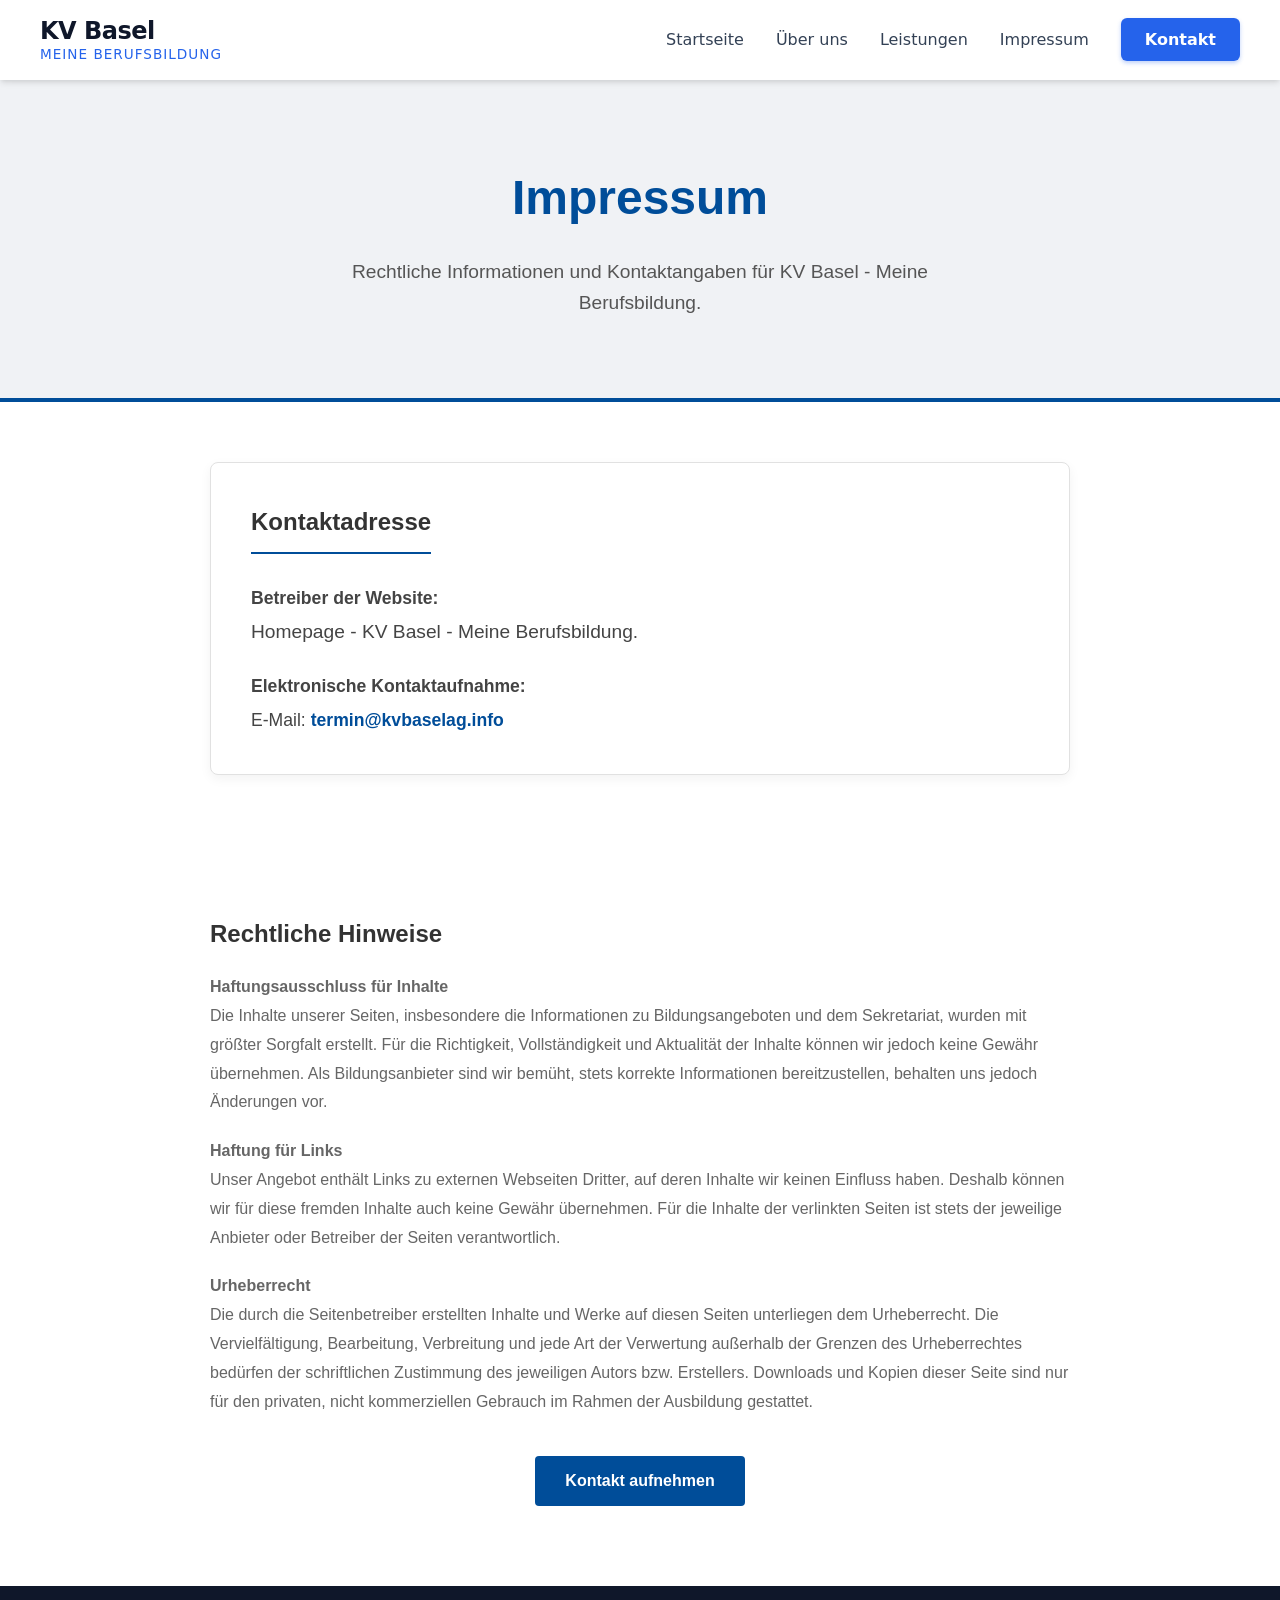
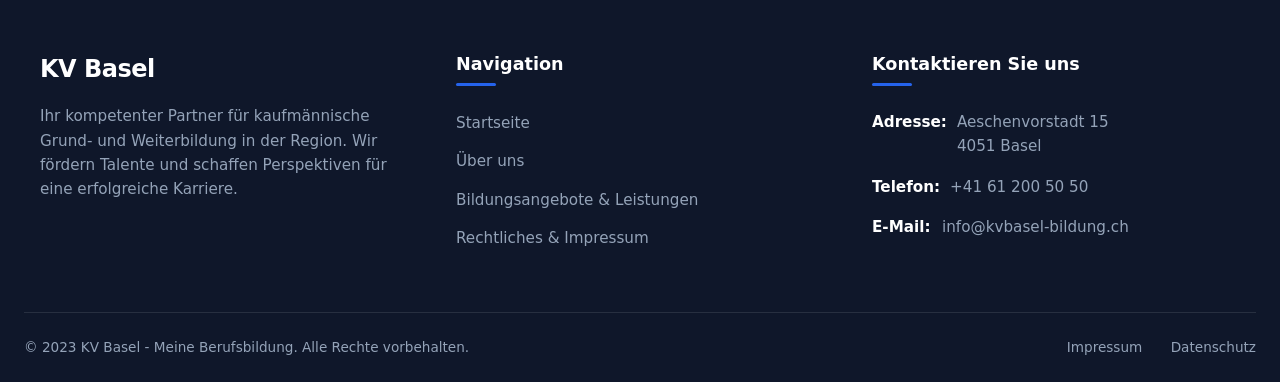
==== commit 9e8e311f: "Deploy website" ====
--- a/impressum.html
+++ b/impressum.html
@@ -1,497 +1,468 @@
 <!DOCTYPE html>
 <html lang="de">
 <head>
-    <meta charset="UTF-8">
-    <meta name="viewport" content="width=device-width, initial-scale=1.0">
-    <title>Impressum | KV Basel - Meine Berufsbildung</title>
-    <meta name="description" content="Rechtliche Hinweise, Kontaktinformationen und Impressum des KV Basel - Meine Berufsbildung.">
-    <style>
-        /* 
-         * GLOBAL VARIABLES & RESET
-         */
+  <meta charset="UTF-8">
+  <meta name="viewport" content="width=device-width, initial-scale=1.0">
+  <title>Impressum - Homepage - KV Basel - Meine Berufsbildung.</title>
+  <link rel="stylesheet" href="styles.css">
+  <style>
         :root {
-            --primary-color: #003399; /* Classic Education Blue */
-            --secondary-color: #e30613; /* Accent Red (Basel style) */
-            --text-dark: #333333;
-            --text-light: #666666;
-            --bg-light: #f4f7fa;
+            --primary: #2563eb;
+            --primary-dark: #1e40af;
+            --secondary: #0f172a;
+            --text-main: #334155;
+            --text-light: #94a3b8;
+            --bg-light: #f8fafc;
             --white: #ffffff;
-            --border-color: #e0e0e0;
-            --max-width: 1200px;
-            --spacing-section: 80px;
+            --shadow: 0 4px 6px -1px rgba(0, 0, 0, 0.1), 0 2px 4px -1px rgba(0, 0, 0, 0.06);
+            --transition: all 0.3s ease;
         }
 
         * {
-            box-sizing: border-box;
             margin: 0;
             padding: 0;
+            box-sizing: border-box;
         }
 
         body {
-            font-family: 'Segoe UI', Roboto, Helvetica, Arial, sans-serif;
+            font-family: system-ui, -apple-system, "Segoe UI", Roboto, "Helvetica Neue", Arial, sans-serif;
             line-height: 1.6;
-            color: var(--text-dark);
-            background-color: var(--white);
+            color: var(--text-main);
+            background-color: var(--bg-light);
             display: flex;
             flex-direction: column;
             min-height: 100vh;
         }
 
-        a {
-            text-decoration: none;
-            color: inherit;
-            transition: color 0.3s ease;
-        }
-
-        ul {
-            list-style: none;
-        }
-
-        /* 
-         * NAVIGATION STYLES (Matching the provided HTML structure)
-         */
+        /* --- NAVIGATION --- */
         .nav {
-            background: var(--white);
-            box-shadow: 0 2px 10px rgba(0,0,0,0.1);
+            background-color: var(--white);
+            box-shadow: var(--shadow);
             position: sticky;
             top: 0;
             z-index: 1000;
-            height: 80px;
-            display: flex;
-            align-items: center;
+            padding: 0 1.5rem;
         }
 
         .nav-container {
-            max-width: var(--max-width);
+            max-width: 1200px;
             margin: 0 auto;
-            width: 100%;
-            padding: 0 20px;
             display: flex;
             justify-content: space-between;
             align-items: center;
-        }
-
+            height: 80px;
+        }
+
+        /* Logo */
         .nav-logo {
+            text-decoration: none;
+            display: flex;
+            flex-direction: column;
+            line-height: 1.2;
+        }
+
+        .nav-logo-main {
             font-size: 1.5rem;
             font-weight: 800;
-            color: var(--primary-color);
-            display: flex;
+            color: var(--secondary);
+            letter-spacing: -0.5px;
+        }
+
+        .nav-logo-sub {
+            font-size: 0.85rem;
+            font-weight: 500;
+            color: var(--primary);
+            text-transform: uppercase;
+            letter-spacing: 1px;
+        }
+
+        /* Menu Links */
+        .nav-menu {
+            display: flex;
+            gap: 2rem;
+            list-style: none;
+            align-items: center;
+        }
+
+        .nav-link {
+            text-decoration: none;
+            color: var(--text-main);
+            font-weight: 500;
+            font-size: 1rem;
+            transition: var(--transition);
+            position: relative;
+        }
+
+        .nav-link:not(.nav-cta)::after {
+            content: '';
+            position: absolute;
+            width: 0;
+            height: 2px;
+            bottom: -4px;
+            left: 0;
+            background-color: var(--primary);
+            transition: var(--transition);
+        }
+
+        .nav-link:not(.nav-cta):hover::after {
+            width: 100%;
+        }
+
+        .nav-link:hover {
+            color: var(--primary);
+        }
+
+        /* CTA Button */
+        .nav-cta {
+            background-color: var(--primary);
+            color: var(--white) !important;
+            padding: 0.75rem 1.5rem;
+            border-radius: 6px;
+            font-weight: 600;
+            box-shadow: 0 2px 4px rgba(37, 99, 235, 0.3);
+        }
+
+        .nav-cta:hover {
+            background-color: var(--primary-dark);
+            transform: translateY(-1px);
+            box-shadow: 0 4px 6px rgba(37, 99, 235, 0.4);
+        }
+
+        /* Mobile Menu Toggle */
+        .nav-toggle {
+            display: none;
             flex-direction: column;
-            line-height: 1.1;
-        }
-
-        .nav-logo span {
-            color: var(--text-dark);
-        }
-
-        .nav-logo small {
-            font-size: 0.8rem;
-            font-weight: 400;
-            color: var(--text-light);
-            letter-spacing: 1px;
-        }
-
-        .nav-menu {
-            display: flex;
-            align-items: center;
-            gap: 30px;
-        }
-
-        .nav-link {
-            font-weight: 500;
-            color: var(--text-dark);
-            font-size: 1rem;
-            position: relative;
-        }
-
-        .nav-link:hover, .nav-link.active {
-            color: var(--primary-color);
-        }
-
-        .nav-cta {
-            background-color: var(--secondary-color);
-            color: var(--white) !important;
-            padding: 10px 20px;
-            border-radius: 4px;
-            font-weight: 600;
-            transition: background 0.3s;
-        }
-
-        .nav-cta:hover {
-            background-color: #b00000;
-        }
-
-        /* Mobile Nav Toggle Logic */
-        .nav-toggle { display: none; }
-        .nav-toggle-label { display: none; cursor: pointer; }
-
-        @media (max-width: 992px) {
-            .nav-toggle-label {
-                display: block;
-                width: 30px;
-                height: 25px;
-                position: relative;
-            }
-            .nav-toggle-label span {
-                display: block;
-                width: 100%;
-                height: 3px;
-                background: var(--primary-color);
-                margin-bottom: 5px;
-                transition: 0.3s;
-            }
+            cursor: pointer;
+            gap: 6px;
+        }
+
+        .hamburger-line {
+            width: 25px;
+            height: 2px;
+            background-color: var(--secondary);
+            transition: var(--transition);
+        }
+
+        #nav-check {
+            display: none;
+        }
+
+        /* Responsive Nav */
+        @media (max-width: 768px) {
+            .nav-toggle {
+                display: flex;
+            }
+
             .nav-menu {
                 position: absolute;
                 top: 80px;
                 left: 0;
                 width: 100%;
-                background: var(--white);
+                background-color: var(--white);
                 flex-direction: column;
-                padding: 20px 0;
-                border-top: 1px solid var(--border-color);
-                transform: scaleY(0);
-                transform-origin: top;
-                transition: transform 0.3s ease;
-            }
-            .nav-toggle:checked ~ .nav-menu {
-                transform: scaleY(1);
-            }
-            .nav-menu li { margin: 10px 0; }
-        }
-
-        /* 
-         * MAIN CONTENT STYLES
-         */
-        main {
+                padding: 2rem;
+                gap: 1.5rem;
+                border-top: 1px solid #e2e8f0;
+                transform: translateY(-150%);
+                transition: transform 0.4s ease-in-out;
+                box-shadow: var(--shadow);
+                z-index: 999;
+            }
+
+            #nav-check:checked ~ .nav-menu {
+                transform: translateY(0);
+            }
+
+            /* Hamburger Animation */
+            #nav-check:checked ~ .nav-container .nav-toggle .hamburger-line:nth-child(1) {
+                transform: rotate(45deg) translate(5px, 6px);
+            }
+            #nav-check:checked ~ .nav-container .nav-toggle .hamburger-line:nth-child(2) {
+                opacity: 0;
+            }
+            #nav-check:checked ~ .nav-container .nav-toggle .hamburger-line:nth-child(3) {
+                transform: rotate(-45deg) translate(5px, -6px);
+            }
+
+            .nav-cta {
+                width: 100%;
+                text-align: center;
+            }
+        }
+
+        /* Placeholder Content Area */
+        .content-spacer {
             flex: 1;
-        }
-
-        /* Hero Section */
-        .page-header {
-            background: linear-gradient(135deg, var(--primary-color) 0%, #001f5c 100%);
+            padding: 4rem 1.5rem;
+            text-align: center;
+            max-width: 800px;
+            margin: 0 auto;
+        }
+
+        /* --- FOOTER --- */
+        .footer {
+            background-color: var(--secondary);
             color: var(--white);
-            padding: 80px 20px;
-            text-align: center;
-        }
-
-        .page-header h1 {
-            font-size: 2.5rem;
-            margin-bottom: 15px;
-        }
-
-        .page-header p {
-            font-size: 1.1rem;
-            opacity: 0.9;
-            max-width: 600px;
+            padding: 4rem 1.5rem 1.5rem;
+            margin-top: auto;
+        }
+
+        .footer-container {
+            max-width: 1200px;
             margin: 0 auto;
-        }
-
-        /* Impressum Content */
-        .impressum-section {
-            padding: var(--spacing-section) 20px;
-            background-color: var(--bg-light);
-        }
-
-        .container {
-            max-width: 800px; /* Narrower for readability */
-            margin: 0 auto;
-        }
-
-        .legal-card {
-            background: var(--white);
-            padding: 40px;
-            border-radius: 8px;
-            box-shadow: 0 5px 20px rgba(0,0,0,0.05);
-            margin-bottom: 30px;
-            border-left: 5px solid var(--primary-color);
-        }
-
-        .legal-card h2 {
-            color: var(--primary-color);
-            margin-bottom: 20px;
-            font-size: 1.5rem;
-            border-bottom: 1px solid var(--border-color);
-            padding-bottom: 10px;
-        }
-
-        .legal-card h3 {
-            font-size: 1.1rem;
-            margin-top: 25px;
-            margin-bottom: 10px;
-            color: var(--text-dark);
-        }
-
-        .legal-block {
-            margin-bottom: 20px;
-        }
-
-        .legal-label {
-            font-weight: 700;
-            display: block;
-            color: var(--text-light);
-            font-size: 0.9rem;
-            text-transform: uppercase;
-            letter-spacing: 0.5px;
-            margin-bottom: 5px;
-        }
-
-        .legal-value {
-            font-size: 1.1rem;
-            color: var(--text-dark);
-        }
-
-        .legal-value a {
-            color: var(--primary-color);
-            text-decoration: underline;
-        }
-
-        .text-content p {
-            margin-bottom: 15px;
-            text-align: justify;
-        }
-
-        /* 
-         * FOOTER STYLES (Matching provided HTML)
-         */
-        .footer {
-            background-color: #1a1a1a;
-            color: #dcdcdc;
-            padding: 60px 0 0 0;
-        }
-
-        .footer-container {
-            max-width: var(--max-width);
-            margin: 0 auto;
-            padding: 0 20px;
             display: grid;
             grid-template-columns: repeat(auto-fit, minmax(250px, 1fr));
-            gap: 40px;
-            margin-bottom: 40px;
-        }
-
-        .footer-col h3 {
+            gap: 3rem;
+            margin-bottom: 3rem;
+        }
+
+        .footer-brand h2 {
+            font-size: 1.5rem;
+            font-weight: 700;
+            margin-bottom: 1rem;
+            letter-spacing: -0.5px;
+        }
+
+        .footer-brand p {
+            color: var(--text-light);
+            margin-bottom: 1.5rem;
+            font-size: 0.95rem;
+        }
+
+        .footer-heading {
+            font-size: 1.1rem;
+            font-weight: 600;
+            margin-bottom: 1.5rem;
             color: var(--white);
-            margin-bottom: 20px;
-            font-size: 1.2rem;
             position: relative;
-            padding-bottom: 10px;
-        }
-
-        .footer-col h3::after {
+            padding-bottom: 0.5rem;
+        }
+
+        .footer-heading::after {
             content: '';
             position: absolute;
             left: 0;
             bottom: 0;
             width: 40px;
-            height: 2px;
-            background-color: var(--secondary-color);
-        }
-
-        .footer-text {
+            height: 3px;
+            background-color: var(--primary);
+            border-radius: 2px;
+        }
+
+        .footer-links {
+            list-style: none;
+        }
+
+        .footer-links li {
+            margin-bottom: 0.8rem;
+        }
+
+        .footer-links a {
+            color: var(--text-light);
+            text-decoration: none;
+            transition: var(--transition);
             font-size: 0.95rem;
-            line-height: 1.6;
-        }
-
-        .footer-links li {
-            margin-bottom: 10px;
-        }
-
-        .footer-links a {
-            color: #dcdcdc;
-            transition: color 0.3s;
+            display: inline-flex;
+            align-items: center;
         }
 
         .footer-links a:hover {
-            color: var(--secondary-color);
+            color: var(--primary);
             padding-left: 5px;
         }
 
         .footer-contact-item {
             display: flex;
             align-items: flex-start;
-            margin-bottom: 15px;
+            gap: 10px;
+            margin-bottom: 1rem;
+            color: var(--text-light);
             font-size: 0.95rem;
         }
 
-        .footer-contact-icon {
-            margin-right: 10px;
-            font-size: 1.1rem;
+        .footer-contact-item strong {
+            color: var(--white);
+            min-width: 60px;
         }
 
         .footer-bottom {
-            background-color: #111;
-            padding: 20px;
-            text-align: center;
-            border-top: 1px solid #333;
+            border-top: 1px solid rgba(255, 255, 255, 0.1);
+            padding-top: 1.5rem;
             display: flex;
             justify-content: space-between;
             align-items: center;
             flex-wrap: wrap;
-            max-width: var(--max-width);
-            margin: 0 auto;
-        }
-
-        .footer-bottom-links a {
-            margin-left: 20px;
-            font-size: 0.9rem;
-            color: #888;
-        }
-
-        .footer-bottom-links a:hover {
+            gap: 1rem;
+            font-size: 0.85rem;
+            color: var(--text-light);
+        }
+
+        .footer-legal a {
+            color: var(--text-light);
+            text-decoration: none;
+            margin-left: 1.5rem;
+            transition: var(--transition);
+        }
+
+        .footer-legal a:hover {
             color: var(--white);
-        }
-
-        @media (max-width: 768px) {
+            text-decoration: underline;
+        }
+
+        @media (max-width: 600px) {
             .footer-bottom {
                 flex-direction: column;
-                gap: 15px;
-            }
-            .footer-bottom-links a {
-                margin: 0 10px;
+                text-align: center;
+            }
+            .footer-legal a {
+                margin: 0 0.75rem;
             }
         }
     </style>
-  <link rel="stylesheet" href="styles.css">
+  <style>
+    * { margin: 0; padding: 0; box-sizing: border-box; }
+    body { font-family: 'Inter', system-ui, sans-serif; line-height: 1.6; color: #1f2937; }
+    .container { max-width: 1200px; margin: 0 auto; padding: 0 1.5rem; }
+    .section { padding: 4rem 0; }
+    .btn { display: inline-block; padding: 0.75rem 1.5rem; border-radius: 8px; text-decoration: none; font-weight: 600; transition: all 0.2s; }
+    .btn-primary { background: var(--primary, #2563eb); color: white; }
+    .btn-primary:hover { opacity: 0.9; transform: translateY(-2px); }
+  </style>
 </head>
 <body>
-
-    <!-- NAVIGATION (EXACT COPY) -->
-    <nav class="nav">
+  <nav class="nav">
         <div class="nav-container">
             <!-- Logo -->
             <a href="index.html" class="nav-logo">
-                KV<span>Basel</span> <small>Meine Berufsbildung</small>
+                <span class="nav-logo-main">KV Basel</span>
+                <span class="nav-logo-sub">Meine Berufsbildung</span>
             </a>
 
-            <!-- Mobile Toggle -->
-            <input type="checkbox" id="nav-toggle" class="nav-toggle">
-            <label for="nav-toggle" class="nav-toggle-label">
-                <span></span>
-                <span></span>
-                <span></span>
-            </label>
-
-            <!-- Menu Links -->
+            <!-- Mobile Checkbox Hack -->
+            <input type="checkbox" id="nav-check">
+
+            <!-- Links -->
             <ul class="nav-menu">
                 <li><a href="index.html" class="nav-link">Startseite</a></li>
                 <li><a href="ueber-uns.html" class="nav-link">Über uns</a></li>
                 <li><a href="leistungen.html" class="nav-link">Leistungen</a></li>
-                <li><a href="kontakt.html" class="nav-link">Kontakt</a></li>
-                <li><a href="impressum.html" class="nav-link active">Impressum</a></li>
-                <li><a href="kontakt.html" class="nav-link nav-cta">Jetzt bewerben</a></li>
+                <!-- Impressum in Nav as requested, though usually footer -->
+                <li><a href="impressum.html" class="nav-link">Impressum</a></li>
+                <li><a href="kontakt.html" class="nav-link nav-cta">Kontakt</a></li>
             </ul>
+
+            <!-- Mobile Hamburger Icon -->
+            <label for="nav-check" class="nav-toggle">
+                <span class="hamburger-line"></span>
+                <span class="hamburger-line"></span>
+                <span class="hamburger-line"></span>
+            </label>
         </div>
     </nav>
-
-    <!-- MAIN CONTENT -->
-    <main>
-        <!-- Header Section -->
-        <header class="page-header">
-            <h1>Impressum</h1>
-            <p>Rechtliche Hinweise und Angaben zum Betreiber der Website</p>
-        </header>
-
-        <section class="impressum-section">
-            <div class="container">
-                
-                <!-- Angaben gemäß TMG / Kontakt -->
-                <div class="legal-card">
-                    <h2>Angaben gemäß gesetzlichen Anforderungen</h2>
-                    
-                    <div class="legal-block">
-                        <span class="legal-label">Betreiber der Website & Firmenname</span>
-                        <div class="legal-value">Homepage - KV Basel - Meine Berufsbildung.</div>
-                    </div>
-
-                    <div class="legal-block">
-                        <span class="legal-label">Kontakt E-Mail</span>
-                        <div class="legal-value">
-                            <a href="mailto:termin@kvbaselag.info">termin@kvbaselag.info</a>
-                        </div>
-                    </div>
-                </div>
-
-                <!-- Haftungsausschluss -->
-                <div class="legal-card text-content">
-                    <h2>Rechtliche Hinweise</h2>
-                    
-                    <h3>Haftung für Inhalte</h3>
-                    <p>
-                        Als Bildungsanbieter legen wir größten Wert auf die Richtigkeit und Aktualität der Informationen auf unserer Webseite "KV Basel - Meine Berufsbildung". Obwohl wir alle Inhalte sorgfältig prüfen, können wir keine Gewähr für die Richtigkeit, Vollständigkeit und Aktualität der bereitgestellten Inhalte übernehmen. Die Nutzung der Inhalte der Website erfolgt auf eigene Gefahr des Nutzers.
-                    </p>
-
-                    <h3>Haftung für Links</h3>
-                    <p>
-                        Unser Angebot enthält Links zu externen Webseiten Dritter, auf deren Inhalte wir keinen Einfluss haben. Deshalb können wir für diese fremden Inhalte auch keine Gewähr übernehmen. Für die Inhalte der verlinkten Seiten ist stets der jeweilige Anbieter oder Betreiber der Seiten verantwortlich. Bei Bekanntwerden von Rechtsverletzungen werden wir derartige Links umgehend entfernen.
-                    </p>
-
-                    <h3>Urheberrecht</h3>
-                    <p>
-                        Die durch die Seitenbetreiber erstellten Inhalte und Werke auf diesen Seiten unterliegen dem Urheberrecht. Die Vervielfältigung, Bearbeitung, Verbreitung und jede Art der Verwertung außerhalb der Grenzen des Urheberrechtes bedürfen der schriftlichen Zustimmung des jeweiligen Autors bzw. Erstellers. Downloads und Kopien dieser Seite sind nur für den privaten, nicht kommerziellen Gebrauch gestattet, insbesondere im Kontext der schulischen Nutzung.
-                    </p>
-                    
-                    <h3>Datenschutz</h3>
-                    <p>
-                        Der Schutz Ihrer persönlichen Daten ist uns ein wichtiges Anliegen. Detaillierte Informationen zum Umgang mit Nutzerdaten finden Sie in unserer Datenschutzerklärung.
-                    </p>
-                </div>
-
-            </div>
-        </section>
-    </main>
-
-    <!-- FOOTER (EXACT COPY) -->
-    <footer class="footer">
+  
+  <main>
+    <section class="hero" style="background-color: #f0f2f5; padding: 80px 0; text-align: center; border-bottom: 4px solid #004d99;">
+    <div class="container" style="max-width: 1200px; margin: 0 auto; padding: 0 20px;">
+        <h1 style="font-family: 'Segoe UI', sans-serif; color: #004d99; font-size: 3rem; margin-bottom: 20px;">Impressum</h1>
+        <p style="font-family: 'Segoe UI', sans-serif; color: #555; font-size: 1.2rem; max-width: 700px; margin: 0 auto;">
+            Rechtliche Informationen und Kontaktangaben für KV Basel - Meine Berufsbildung.
+        </p>
+    </div>
+</section>
+
+<section class="section" style="padding: 60px 0; background-color: #ffffff;">
+    <div class="container" style="max-width: 900px; margin: 0 auto; padding: 0 20px;">
+        <div class="card" style="background: #fff; border: 1px solid #e1e1e1; border-radius: 8px; box-shadow: 0 4px 12px rgba(0,0,0,0.05); padding: 40px; margin-bottom: 40px;">
+            <h2 style="color: #333; font-family: 'Segoe UI', sans-serif; margin-top: 0; border-bottom: 2px solid #004d99; display: inline-block; padding-bottom: 10px; margin-bottom: 30px;">Kontaktadresse</h2>
+            
+            <div style="font-family: 'Segoe UI', sans-serif; font-size: 1.1rem; line-height: 1.6; color: #444;">
+                <p style="margin-bottom: 5px; font-weight: bold;">Betreiber der Website:</p>
+                <p style="margin-bottom: 25px; font-size: 1.2rem;">Homepage - KV Basel - Meine Berufsbildung.</p>
+
+                <p style="margin-bottom: 5px; font-weight: bold;">Elektronische Kontaktaufnahme:</p>
+                <p style="margin-bottom: 0;">
+                    E-Mail: <a href="mailto:termin@kvbaselag.info" style="color: #004d99; text-decoration: none; font-weight: 600;">termin@kvbaselag.info</a>
+                </p>
+            </div>
+        </div>
+    </div>
+</section>
+
+<section class="section" style="padding: 40px 0 80px 0; background-color: #ffffff;">
+    <div class="container" style="max-width: 900px; margin: 0 auto; padding: 0 20px;">
+        <h3 style="color: #333; font-family: 'Segoe UI', sans-serif; font-size: 1.5rem; margin-bottom: 20px;">Rechtliche Hinweise</h3>
+        
+        <div style="font-family: 'Segoe UI', sans-serif; color: #666; line-height: 1.8;">
+            <p style="margin-bottom: 20px;">
+                <strong>Haftungsausschluss für Inhalte</strong><br>
+                Die Inhalte unserer Seiten, insbesondere die Informationen zu Bildungsangeboten und dem Sekretariat, wurden mit größter Sorgfalt erstellt. Für die Richtigkeit, Vollständigkeit und Aktualität der Inhalte können wir jedoch keine Gewähr übernehmen. Als Bildungsanbieter sind wir bemüht, stets korrekte Informationen bereitzustellen, behalten uns jedoch Änderungen vor.
+            </p>
+
+            <p style="margin-bottom: 20px;">
+                <strong>Haftung für Links</strong><br>
+                Unser Angebot enthält Links zu externen Webseiten Dritter, auf deren Inhalte wir keinen Einfluss haben. Deshalb können wir für diese fremden Inhalte auch keine Gewähr übernehmen. Für die Inhalte der verlinkten Seiten ist stets der jeweilige Anbieter oder Betreiber der Seiten verantwortlich.
+            </p>
+
+            <p style="margin-bottom: 0;">
+                <strong>Urheberrecht</strong><br>
+                Die durch die Seitenbetreiber erstellten Inhalte und Werke auf diesen Seiten unterliegen dem Urheberrecht. Die Vervielfältigung, Bearbeitung, Verbreitung und jede Art der Verwertung außerhalb der Grenzen des Urheberrechtes bedürfen der schriftlichen Zustimmung des jeweiligen Autors bzw. Erstellers. Downloads und Kopien dieser Seite sind nur für den privaten, nicht kommerziellen Gebrauch im Rahmen der Ausbildung gestattet.
+            </p>
+        </div>
+        
+        <div style="margin-top: 40px; text-align: center;">
+            <a href="mailto:termin@kvbaselag.info" class="btn" style="display: inline-block; background-color: #004d99; color: white; padding: 12px 30px; text-decoration: none; border-radius: 4px; font-family: 'Segoe UI', sans-serif; font-weight: bold; transition: background-color 0.3s;">Kontakt aufnehmen</a>
+        </div>
+    </div>
+</section>
+  </main>
+  
+  <footer class="footer">
         <div class="footer-container">
-            <!-- Column 1: About -->
+            <!-- Brand / About -->
+            <div class="footer-brand">
+                <h2>KV Basel</h2>
+                <p>Ihr kompetenter Partner für kaufmännische Grund- und Weiterbildung in der Region. Wir fördern Talente und schaffen Perspektiven für eine erfolgreiche Karriere.</p>
+            </div>
+
+            <!-- Quick Links -->
             <div class="footer-col">
-                <h3>KV Basel</h3>
-                <p class="footer-text">
-                    Wir engagieren uns für praxisnahe Bildung und fördern Talente in der Region Basel. Ihre Karriere startet hier mit moderner Infrastruktur und erfahrenen Dozenten.
-                </p>
-            </div>
-
-            <!-- Column 2: Quick Links -->
+                <h3 class="footer-heading">Navigation</h3>
+                <ul class="footer-links">
+                    <li><a href="index.html">Startseite</a></li>
+                    <li><a href="ueber-uns.html">Über uns</a></li>
+                    <li><a href="leistungen.html">Bildungsangebote & Leistungen</a></li>
+                    <li><a href="impressum.html">Rechtliches & Impressum</a></li>
+                </ul>
+            </div>
+
+            <!-- Contact -->
             <div class="footer-col">
-                <h3>Direktlinks</h3>
-                <ul class="footer-links">
-                    <li><a href="ueber-uns.html">› Über das KV Basel</a></li>
-                    <li><a href="leistungen.html">› Ausbildungen & Kurse</a></li>
-                    <li><a href="leistungen.html#termine">› Prüfungstermine</a></li>
-                    <li><a href="kontakt.html">› Sekretariat & Öffnungszeiten</a></li>
-                </ul>
-            </div>
-
-            <!-- Column 3: Contact -->
-            <div class="footer-col">
-                <h3>Kontakt</h3>
+                <h3 class="footer-heading">Kontaktieren Sie uns</h3>
                 <div class="footer-contact-item">
-                    <span class="footer-contact-icon">📍</span>
-                    <span>Aeschenvorstadt 15<br>4051 Basel<br>Schweiz</span>
+                    <strong>Adresse:</strong>
+                    <span>Aeschenvorstadt 15<br>4051 Basel</span>
                 </div>
                 <div class="footer-contact-item">
-                    <span class="footer-contact-icon">📞</span>
-                    <a href="tel:+41611234567">+41 61 123 45 67</a>
+                    <strong>Telefon:</strong>
+                    <span>+41 61 200 50 50</span>
                 </div>
                 <div class="footer-contact-item">
-                    <span class="footer-contact-icon">✉️</span>
-                    <a href="mailto:info@kv-basel-bildung.ch">info@kv-basel-bildung.ch</a>
+                    <strong>E-Mail:</strong>
+                    <span>info@kvbasel-bildung.ch</span>
                 </div>
             </div>
         </div>
 
-        <!-- Copyright Bar -->
+        <!-- Bottom Bar -->
         <div class="footer-bottom">
-            <div>
+            <div class="copyright">
                 &copy; 2023 KV Basel - Meine Berufsbildung. Alle Rechte vorbehalten.
             </div>
-            <div class="footer-bottom-links">
+            <div class="footer-legal">
                 <a href="impressum.html">Impressum</a>
                 <a href="datenschutz.html">Datenschutz</a>
-                <a href="#">AGB</a>
             </div>
         </div>
     </footer>
-
 </body>
 </html>
